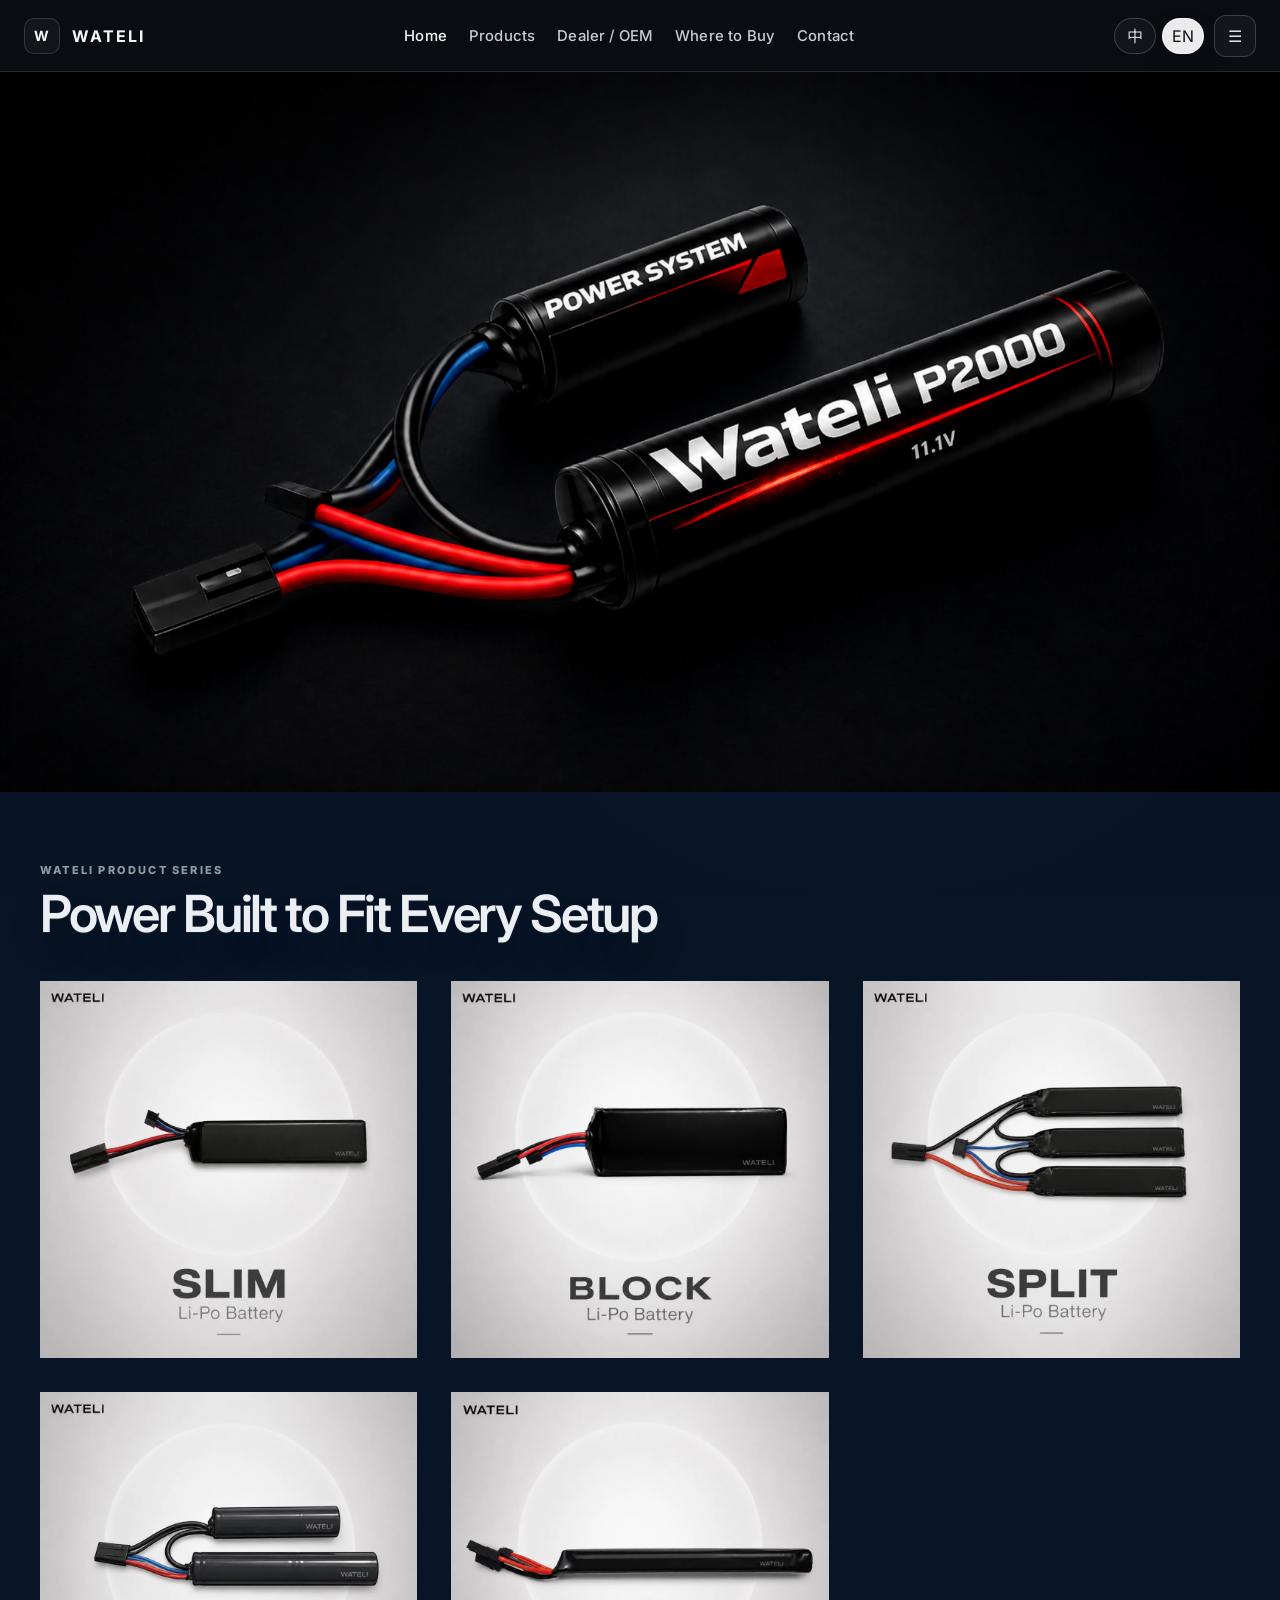
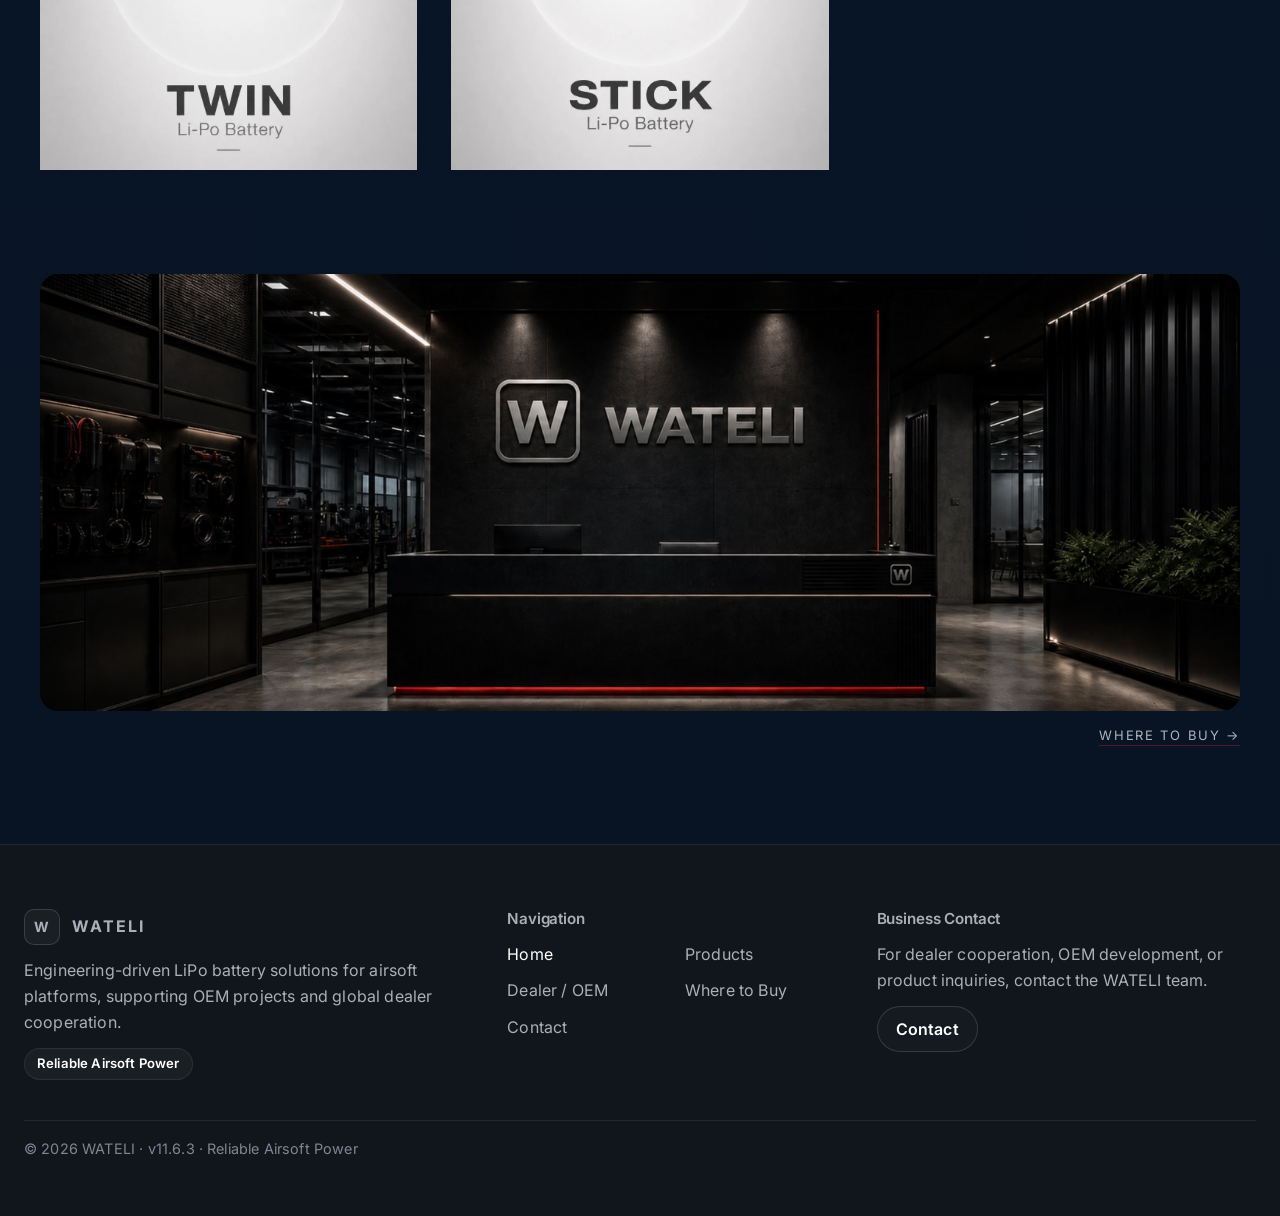
==== index.html @ eeb6404a "Update to R22J home mobile entry swipe stability" ====
<!DOCTYPE html>
<html lang="zh-Hant">
<head>
  <meta property="og:title" content="WATELI">
  <meta charset="UTF-8" />
  <meta name="viewport" content="width=device-width, initial-scale=1.0" />
  <title data-i18n-head="home_v110_title">WATELI｜可靠的 Airsoft 動力系統</title>
  <meta name="description" content="WATELI Airsoft LiPo 電池品牌，支援全球經銷合作與 OEM 專案。" data-i18n-attr="content:home_v110_meta_description" />
  <link rel="preconnect" href="https://fonts.googleapis.com">
  <link rel="preconnect" href="https://fonts.gstatic.com" crossorigin>
  <link rel="preload" as="style" href="https://fonts.googleapis.com/css2?family=Inter:wght@400;500;600;700;800&family=Noto+Sans+TC:wght@400;500;700;800&display=swap">
  <link rel="stylesheet" href="https://fonts.googleapis.com/css2?family=Inter:wght@400;500;600;700;800&family=Noto+Sans+TC:wght@400;500;700;800&display=swap" media="print" onload="this.media='all'">
  <noscript><link rel="stylesheet" href="https://fonts.googleapis.com/css2?family=Inter:wght@400;500;600;700;800&family=Noto+Sans+TC:wght@400;500;700;800&display=swap"></noscript>
  <link rel="stylesheet" href="assets/css/core/tokens.css" />
  <link rel="stylesheet" href="assets/css/core/base.css" />
  <link rel="stylesheet" href="assets/css/core/layout.css" />
  <link rel="stylesheet" href="assets/css/components/buttons.css" />
  <link rel="stylesheet" href="assets/css/components/sections.css" />
  <link rel="stylesheet" href="assets/css/components/cta-system.css" />
  <link rel="stylesheet" href="assets/css/pages/home-v2.css" />
</head>

<body class="page-template page-template--home-v2" data-page="home">
  <div id="site-header"></div>

  <main class="home-v2">
    <section class="home-hero home-desktop-hero" aria-label="WATELI Desktop Hero Carousel" data-i18n-attr="aria-label:home_v110_desktop_hero_aria">
      <picture class="home-hero__slide is-active home-hero__slide--brand">
        <img src="assets/images/content/home/hero-desktop-slide-01.jpg" alt="">
      </picture>
      <picture class="home-hero__slide home-hero__slide--product">
        <img src="assets/images/content/home/hero-desktop-slide-02.png" alt="">
      </picture>
    </section>

    <section class="home-mobile-hero" aria-label="WATELI 手機首頁主視覺" data-i18n-attr="aria-label:home_v110_mobile_hero_aria">
      <picture>
        <img src="assets/images/content/home/hero-mobile-main.png" alt="WATELI Engineering Center 手機首頁主視覺" data-i18n-attr="alt:home_v110_mobile_hero_alt">
      </picture>
    </section>

    <section class="home-product-series" aria-labelledby="home-product-series-title">
      <div class="home-product-series__container">
        <div class="home-product-series__header">
          <p class="home-product-series__eyebrow" data-i18n="home_v110_series_eyebrow">WATELI 產品系列</p>
          <h2 class="home-product-series__title" id="home-product-series-title" data-i18n="home_v110_series_title">為不同配置而生的動力選擇</h2>
        </div>

        <div class="home-product-series__grid" aria-label="WATELI 產品系列入口" data-i18n-attr="aria-label:home_v110_series_grid_aria">
          <a class="home-product-series__card" href="products-slim.html" aria-label="SLIM Li-Po 電池產品系列" data-i18n-attr="aria-label:home_v110_series_slim_aria">
            <div class="home-product-series__image-wrap"><img class="home-product-series__image" src="assets/images/products/entry-optimized/entry-slim-1024.webp" alt="SLIM Li-Po 電池" data-i18n-attr="alt:home_v110_series_slim_img_alt"></div>
          </a>
          <a class="home-product-series__card" href="products-block.html" aria-label="BLOCK Li-Po 電池產品系列" data-i18n-attr="aria-label:home_v110_series_block_aria">
            <div class="home-product-series__image-wrap"><img class="home-product-series__image" src="assets/images/products/entry-optimized/entry-block-1024.webp" alt="BLOCK Li-Po 電池" data-i18n-attr="alt:home_v110_series_block_img_alt"></div>
          </a>
          <a class="home-product-series__card" href="products-split.html" aria-label="SPLIT Li-Po 電池產品系列" data-i18n-attr="aria-label:home_v110_series_split_aria">
            <div class="home-product-series__image-wrap"><img class="home-product-series__image" src="assets/images/products/entry-optimized/entry-split-1024.webp" alt="SPLIT Li-Po 電池" data-i18n-attr="alt:home_v110_series_split_img_alt"></div>
          </a>
          <a class="home-product-series__card" href="products-twin.html" aria-label="TWIN Li-Po 電池產品系列" data-i18n-attr="aria-label:home_v110_series_twin_aria">
            <div class="home-product-series__image-wrap"><img class="home-product-series__image" src="assets/images/products/entry-optimized/entry-twin-1024.webp" alt="TWIN Li-Po 電池" data-i18n-attr="alt:home_v110_series_twin_img_alt"></div>
          </a>
          <a class="home-product-series__card" href="products-stick.html" aria-label="STICK Li-Po 電池產品系列" data-i18n-attr="aria-label:home_v110_series_stick_aria">
            <div class="home-product-series__image-wrap"><img class="home-product-series__image" src="assets/images/products/entry-optimized/entry-stick-1024.webp" alt="STICK Li-Po 電池" data-i18n-attr="alt:home_v110_series_stick_img_alt"></div>
          </a>
        </div>
      </div>
    </section>

    <section class="home-where-to-buy" aria-label="哪裡購買" data-i18n-attr="aria-label:home_v110_w2b_section_aria">
      <div class="home-where-to-buy__container">
        <a class="home-where-to-buy__image-link" href="where-to-buy.html" aria-label="哪裡購買" data-i18n-attr="aria-label:home_v110_w2b_link_aria">
          <img class="home-where-to-buy__image" src="assets/images/content/home/where-to-buy-home.jpg" alt="WATELI 哪裡購買官方接待入口" data-i18n-attr="alt:home_v110_w2b_image_alt">
        </a>
        <div class="home-where-to-buy__caption">
          <a href="where-to-buy.html" aria-label="哪裡購買" data-i18n="home_v110_w2b_caption" data-i18n-attr="aria-label:home_v110_w2b_link_aria">哪裡購買 →</a>
        </div>
      </div>
    </section>
  </main>

  <div id="site-footer"></div>
  <script defer src="assets/data/i18n/translations.js"></script>
  <script defer src="assets/js/core/utils.js"></script>
  <script defer src="assets/js/core/site-layout.js"></script>
  <script defer src="assets/js/core/i18n.js"></script>
  <script defer src="assets/js/core/mobile-menu.js"></script>
  <script defer src="assets/js/components/slider.js"></script>
  <script defer src="assets/js/pages/home.js"></script>

  <script>
    (function () {
      var mq = window.matchMedia('(min-width: 769px)');
      var hero = document.querySelector('.home-desktop-hero');
      if (!hero) return;
      var slides = Array.prototype.slice.call(hero.querySelectorAll('.home-hero__slide'));
      if (slides.length < 2) return;
      var i = 0;

      function show(index) {
        slides.forEach(function (slide, n) {
          slide.classList.toggle('is-active', n === index);
        });
      }

      show(0);

      setInterval(function () {
        if (!mq.matches) {
          show(0);
          i = 0;
          return;
        }
        i = (i + 1) % slides.length;
        show(i);
      }, 4500);
    })();
  </script>
</body>
</html>
---- assets/css/core/tokens.css ----
:root {
  --site-bg-main: #0B0F14;
  --site-bg-section: #11161C;
  --site-bg-card: #151B22;
  --site-bg-card-strong: #1A212A;
  --site-text-main: #FFFFFF;
  --site-text-secondary: #A8B0BA;
  --site-text-muted: #7D8794;
  --site-border: rgba(255,255,255,0.08);
  --site-brand: #E11D2E;
  --site-brand-hover: #B91624;
  --bg-dark: #0f1217;
  --bg-dark-soft: #171c23;
  --bg-light: #f5f6f8;
  --bg-soft: #eceff3;
  --surface: #ffffff;
  --surface-soft: #f8fafc;
  --surface-strong: #ffffff;
  --line: #dde3ea;
  --line-strong: #c8d1db;
  --text: #12161c;
  --text-strong: #0d1117;
  --muted: #5d6876;
  --muted-2: #7d8794;
  --text-muted: #5d6876;
  --text-on-dark: #f5f7fa;
  --muted-on-dark: rgba(245,247,250,.72);
  --brand: var(--site-brand);
  --brand-2: var(--site-brand-hover);
  --accent: var(--site-brand);
  --accent-contrast: #ffffff;
  --success: #1b8f5f;
  --radius-sm: 12px;
  --radius-md: 18px;
  --radius-lg: 28px;
  --shadow-sm: 0 8px 24px rgba(15, 18, 23, 0.06);
  --shadow-md: 0 18px 40px rgba(15, 18, 23, 0.09);
  --shadow-lg: 0 28px 70px rgba(15, 18, 23, 0.12);
  --container: 1240px;
  --header-h: 72px;
  --space-section: 84px;
}
---- assets/css/core/base.css ----
* { box-sizing: border-box; }
html { scroll-behavior: smooth; }
body {
  margin: 0;
  font-family: "Inter", "Noto Sans TC", sans-serif;
  color: var(--text);
  line-height: 1.65;
  letter-spacing: .01em;
  background: var(--bg-light);
}
img { max-width: 100%; display: block; }
a { color: inherit; text-decoration: none; }
button, input, select, textarea { font: inherit; }
h1,h2,h3,p,ul,ol { margin: 0; }
h1 {
  font-size: clamp(2rem, 3.6vw, 3.2rem);
  line-height: 1.04;
  letter-spacing: -.03em;
  font-weight: 600;
}
h2 {
  font-size: clamp(1.6rem, 2.4vw, 2.3rem);
  line-height: 1.1;
  letter-spacing: -.02em;
  font-weight: 600;
}
h3 {
  font-size: 1.05rem;
  line-height: 1.35;
  letter-spacing: -.01em;
  font-weight: 600;
}
small { font-size: .78rem; }
body.menu-open { overflow: hidden; }
---- assets/css/core/layout.css ----
.container {
  width: min(calc(100% - 48px), var(--container));
  margin: 0 auto;
}
.section { padding: var(--space-section) 0; }
.section--soft { background: transparent; }
.section-head { max-width: 680px; margin-bottom: 28px; }
.lead,
.page-copy { color: var(--muted); font-size: .98rem; line-height: 1.7; max-width: 58ch; }
.panel {
  border: 1px solid var(--line);
  border-radius: var(--radius-lg);
  background: var(--surface);
  box-shadow: var(--shadow-sm);
}
body.menu-open { overflow: hidden; }

.site-header {
  position: sticky;
  top: 0;
  z-index: 80;
  height: var(--header-h);
  background: rgba(15,18,23,.88);
  backdrop-filter: blur(12px);
  border-bottom: 1px solid rgba(255,255,255,.08);
}
.site-header__inner {
  min-height: var(--header-h);
  display: grid;
  grid-template-columns: auto 1fr auto;
  align-items: center;
  gap: 20px;
}
.site-logo { justify-self: start; color: var(--text-on-dark); }
.site-nav--desktop {
  display:flex;
  align-items:center;
  justify-self:center;
  gap: 22px;
}
.site-nav--desktop a {
  color: rgba(245,247,250,.72);
  font-size: .93rem;
  font-weight: 500;
  transition: color .18s ease, opacity .18s ease;
}
.site-nav--desktop a:hover,
.site-nav--desktop a.is-active {
  color: var(--text-on-dark);
}
.site-header__actions {
  display:flex;
  align-items:center;
  justify-self:end;
  gap: 10px;
}
.menu-toggle { display:none; }

.site-footer {
  padding: 32px 0 56px;
  color: var(--site-text-secondary);
  background: var(--site-bg-section);
  border-top: 1px solid var(--site-border);
}
.site-footer__panel {
  display:grid;
  grid-template-columns: minmax(0,1.2fr) minmax(220px,.9fr) minmax(0,1fr);
  gap: 28px;
  padding: 32px 0;
}
.site-footer__brand,
.site-footer__nav-block,
.site-footer__contact {
  display:grid;
  align-content:start;
  gap: 12px;
}
.site-footer__logo { justify-self:start; }
.site-footer__desc,
.site-footer__contact p { color: var(--site-text-secondary); max-width: 42ch; }
.site-footer__tag {
  display:inline-flex;
  align-items:center;
  width:max-content;
  min-height:32px;
  padding: 0 12px;
  border-radius: 999px;
  border: 1px solid var(--site-border);
  background: rgba(255,255,255,.04);
  color: var(--site-text-main);
  font-size: .82rem;
  font-weight: 600;
}
.site-footer__nav-block h3,
.site-footer__contact h3 { font-size: .95rem; }
.site-footer__nav {
  display:grid;
  grid-template-columns: repeat(2, minmax(0, 1fr));
  gap: 10px 14px;
}
.site-footer__nav a {
  color: var(--site-text-secondary);
  transition: color .18s ease;
}
.site-footer__nav a:hover,
.site-footer__nav a.is-active { color: var(--site-text-main); }
.site-footer__btn { width:max-content; }
.site-footer__bottom { margin-top: 8px; }
.site-footer__line { height:1px; background: var(--site-border); margin-bottom: 16px; }
.site-footer__copyright { color: var(--site-text-muted); font-size: .9rem; }

.site-mobile {
  position: fixed;
  inset: 0;
  z-index: 90;
  pointer-events: none;
}
.site-mobile.is-open { pointer-events: auto; }
.site-mobile__backdrop {
  position:absolute;
  inset:0;
  background: rgba(15,18,23,.56);
  opacity:0;
  transition: opacity .22s ease;
}
.site-mobile.is-open .site-mobile__backdrop { opacity:1; }
.site-mobile__panel {
  position:absolute;
  top:0; right:0;
  width:min(88vw, 360px);
  height:100%;
  background: #151922;
  color: var(--text-on-dark);
  transform: translateX(100%);
  transition: transform .22s ease;
  border-left: 1px solid rgba(255,255,255,.08);
  padding: 22px;
  display:grid;
  align-content:start;
  gap: 18px;
}
.site-mobile.is-open .site-mobile__panel { transform: translateX(0); }
.site-mobile__top { display:flex; align-items:center; justify-content:space-between; gap:10px; }
.site-mobile__nav { display:grid; gap: 0; }
.site-mobile__nav a {
  color: rgba(245,247,250,.8);
  padding: 16px 0;
  border-bottom: 1px solid rgba(255,255,255,.08);
}
.site-mobile__nav a.is-active { color: var(--text-on-dark); }

.page-placeholder { padding: 48px; display:grid; gap:14px; }

@media (max-width: 1023px) {
  :root { --header-h: 68px; --space-section: 72px; }
  .site-nav--desktop, .site-header .desktop-only { display:none !important; }
  .menu-toggle { display: inline-grid; }
  .site-footer__panel { grid-template-columns: 1fr; gap: 22px; }
}
@media (max-width: 700px) {
  .site-footer__nav { grid-template-columns: 1fr; }
}
@media (max-width: 560px) {
  .container { width: min(calc(100% - 24px), var(--container)); }
  h1 { font-size: 2rem; }
  h2 { font-size: 1.6rem; }
  .lead, .page-copy { font-size: .94rem; }
  .site-footer__btn { width: 100%; }
}

#site-footer { display:block; }
.site-footer { display:block; position:relative; z-index:1; }
---- assets/css/components/buttons.css ----
.brand {
  display:inline-flex;
  align-items:center;
  gap:12px;
  font-weight:700;
  letter-spacing:.12em;
  text-transform:uppercase;
}
.brand-mark {
  width:36px;
  height:36px;
  border-radius:10px;
  border:1px solid rgba(255,255,255,.14);
  display:grid;
  place-items:center;
  background: rgba(255,255,255,.04);
}
.brand-mark span { color: currentColor; font-size: .88rem; }
.btn {
  display:inline-flex;
  align-items:center;
  justify-content:center;
  gap:10px;
  min-height:46px;
  padding:0 18px;
  border-radius:999px;
  border:1px solid transparent;
  font-weight:600;
  cursor:pointer;
  transition: background-color .18s ease, color .18s ease, border-color .18s ease, transform .18s ease;
  white-space:nowrap;
}
.btn:hover { transform: translateY(-1px); }
.btn-primary {
  background: var(--site-brand);
  color: var(--accent-contrast);
  border-color: transparent;
  box-shadow: 0 10px 28px rgba(225, 29, 46, 0.22);
}
.btn-primary:hover { background: var(--site-brand-hover); }
.btn-secondary {
  border-color: rgba(255,255,255,.14);
  background: rgba(255,255,255,.02);
  color: var(--site-text-main);
}
.btn-secondary:hover {
  border-color: rgba(255,255,255,.24);
  color: var(--site-text-main);
  background: rgba(255,255,255,.05);
}
.icon-btn {
  width:42px;
  height:42px;
  display:inline-grid;
  place-items:center;
  border-radius:12px;
  border:1px solid rgba(255,255,255,.12);
  background: rgba(255,255,255,.04);
  color: inherit;
  cursor:pointer;
}
.eyebrow {
  display:inline-flex;
  align-items:center;
  gap:10px;
  margin-bottom:12px;
  color: var(--muted);
  font-size:.78rem;
  font-weight:600;
  letter-spacing:.16em;
  text-transform:uppercase;
}
.eyebrow::before {
  content:"";
  width:24px;
  height:1px;
  background: currentColor;
  opacity: .45;
}
.feature-grid { display:grid; gap:20px; }
.feature-grid--4 { grid-template-columns: repeat(4, minmax(0,1fr)); }
.feature-grid--2 { grid-template-columns: repeat(2, minmax(0,1fr)); }
.feature-card { padding: 24px; }
.feature-card p { color: var(--muted); margin-top: 10px; }
.lang-switch { display:flex; align-items:center; gap:6px; }
.lang-switch--header { flex-shrink: 0; }
.lang-switch button {
  min-width:42px;
  height:36px;
  border-radius:999px;
  border:1px solid rgba(255,255,255,.12);
  background: transparent;
  color: rgba(245,247,250,.72);
  cursor:pointer;
}
.lang-switch button.is-active {
  color: var(--text-on-dark);
  background: rgba(255,255,255,.08);
  border-color: rgba(255,255,255,.18);
}
@media (max-width: 1100px) { .feature-grid--4 { grid-template-columns: repeat(2, minmax(0,1fr)); } }
@media (max-width: 700px) {
  .feature-grid--2, .feature-grid--4 { grid-template-columns: 1fr; }
  .feature-card { padding:18px; }
}
@media (max-width: 560px) {
  .brand { gap: 10px; letter-spacing: .1em; }
  .brand-mark { width: 34px; height: 34px; border-radius: 10px; }
  .lang-switch button { min-width: 38px; height: 34px; }
}


/* v17.7.1 visual clarity */
.site-header {
  background: rgba(12,16,22,.78);
  border-bottom: 1px solid rgba(255,255,255,.10);
}
.site-nav--desktop a {
  color: rgba(245,247,250,.82);
}
.site-header .btn-secondary,
.site-header .btn-primary {
  min-height: 40px;
  padding: 0 16px;
}
.site-header .btn-secondary {
  border-color: rgba(255,255,255,.20);
  background: rgba(255,255,255,.08);
  color: var(--text-on-dark);
}
.site-header .btn-secondary:hover {
  border-color: rgba(255,255,255,.34);
  background: rgba(255,255,255,.14);
  color: var(--text-on-dark);
}
.lang-switch button {
  border-color: rgba(255,255,255,.18);
  background: rgba(255,255,255,.04);
  color: rgba(245,247,250,.84);
}
.lang-switch button:hover {
  border-color: rgba(255,255,255,.32);
  background: rgba(255,255,255,.12);
  color: var(--text-on-dark);
}
.lang-switch button.is-active {
  color: #0d1117;
  background: rgba(255,255,255,.92);
  border-color: rgba(255,255,255,.92);
  box-shadow: 0 10px 24px rgba(0,0,0,.12);
}
---- assets/css/components/sections.css ----
.page-template {
  word-break: break-word;
}

.template-stack,
.page-shell {
  display: grid;
  gap: 28px;
}

.module-hero,
.page-hero {
  padding: 34px;
}

.module-kicker,
.page-hero__kicker,
.mini-eyebrow {
  color: var(--brand);
  font-weight: 700;
  letter-spacing: .18em;
  text-transform: uppercase;
  font-size: .82rem;
}

.mini-eyebrow {
  margin-bottom: 12px;
  font-size: .78rem;
  font-weight: 800;
  letter-spacing: .16em;
}

.module-copy,
.page-hero__lead,
.page-copy,
.info-card p,
.download-card p,
.timeline-card p,
.region-card p,
.value-card p,
.contact-list li,
.sku-table td,
.dealer-mini-list span {
  color: var(--muted);
}

.module-grid,
.page-grid,
.download-grid,
.region-grid,
.contact-grid {
  display: grid;
  grid-template-columns: repeat(2, minmax(0, 1fr));
  gap: 20px;
}

.module-card,
.info-card,
.timeline-card,
.region-card,
.download-card,
.contact-card,
.sku-card,
.cta-panel {
  padding: 24px;
}

.info-card h3,
.timeline-card h3,
.region-card h3,
.download-card h3,
.contact-card h3,
.sku-card h3,
.value-card h3 {
  margin-bottom: 10px;
}

.module-list,
.bullet-list,
.contact-list,
.mini-list {
  display: grid;
  gap: 10px;
  padding-left: 20px;
}

.bullet-list li::marker,
.contact-list li::marker {
  color: var(--brand);
}

.module-tags,
.tag-row {
  display: flex;
  flex-wrap: wrap;
  gap: 10px;
}

.tag {
  display: inline-flex;
  align-items: center;
  min-height: 36px;
  padding: 0 14px;
  border-radius: 999px;
  border: 1px solid rgba(255,255,255,.08);
  background: rgba(255,255,255,.03);
  color: var(--text);
  font-size: .88rem;
  font-weight: 700;
}

.sku-table-wrap {
  overflow: auto;
}

.sku-table {
  width: 100%;
  min-width: 720px;
  border-collapse: collapse;
}

.sku-table th,
.sku-table td {
  text-align: left;
  padding: 14px 12px;
  border-bottom: 1px solid rgba(255,255,255,.06);
}

.sku-table th {
  color: var(--text);
  font-size: .92rem;
}

.download-card__meta {
  display: flex;
  flex-wrap: wrap;
  gap: 10px;
  margin: 16px 0 20px;
}

.inline-link {
  color: var(--brand);
  font-weight: 700;
}

.module-cta,
.cta-panel {
  display: grid;
  grid-template-columns: 1.2fr .8fr;
  gap: 20px;
  align-items: center;
}

.cta-panel__actions {
  display: flex;
  flex-wrap: wrap;
  justify-content: flex-end;
  gap: 12px;
}

.section-head--compact {
  margin-bottom: 18px;
}

.section-head--compact .eyebrow {
  margin-bottom: 10px;
}

.module-card-grid {
  display: grid;
  gap: 20px;
  align-items: stretch;
}

.module-card-grid--3 {
  grid-template-columns: repeat(3, minmax(0, 1fr));
}

.module-card-grid--4 {
  grid-template-columns: repeat(4, minmax(0, 1fr));
}

.module-card-fill {
  min-height: 100%;
}

.module-card-stack {
  display: grid;
  gap: 12px;
}

.module-card-stack > .module-card-actions,
.module-card-stack > .download-card__actions,
.module-card-stack > .product-card__actions,
.module-card-stack > .support-card__actions {
  margin-top: auto;
}

@media (max-width: 900px) {
  .module-grid,
  .page-grid,
  .download-grid,
  .region-grid,
  .contact-grid,
  .cta-panel,
  .module-cta,
  .module-card-grid--3,
  .module-card-grid--4 {
    grid-template-columns: 1fr;
  }

  .module-hero,
  .page-hero,
  .module-card,
  .info-card,
  .timeline-card,
  .region-card,
  .download-card,
  .contact-card,
  .sku-card,
  .cta-panel {
    padding: 22px;
  }
}

@media (max-width: 560px) {
  .module-hero,
  .page-hero,
  .module-card,
  .info-card,
  .timeline-card,
  .region-card,
  .download-card,
  .contact-card,
  .sku-card,
  .cta-panel {
    padding: 18px;
  }

  .cta-panel__actions .btn {
    width: 100%;
  }
}


/* v6.1 module rule lock */
.section-block {
  display: grid;
  gap: 20px;
}

.module-section-head,
.section-head {
  display: grid;
  gap: 12px;
}

.module-section-head > * {
  margin: 0;
}

.content-block,
.page-copy,
.page-hero__lead {
  max-width: 65ch;
}

.module-hero,
.page-hero {
  display: grid;
  gap: 18px;
  overflow: hidden;
}

.module-card {
  display: grid;
  gap: 14px;
  align-content: start;
  min-height: 100%;
}

.module-card-fill {
  min-height: 100%;
}

.module-card-body {
  display: grid;
  gap: 12px;
  align-content: start;
}

.module-card-actions,
.module-actions {
  display: flex;
  flex-wrap: wrap;
  gap: 12px;
  margin-top: auto;
}

.module-panel-subtle,
.panel-subtle {
  box-shadow: inset 0 1px 0 rgba(255,255,255,.03);
}

.module-surface-strong {
  background: linear-gradient(180deg, rgba(255,255,255,.05), rgba(255,255,255,.02));
}

.module-flow-list {
  display: grid;
  gap: 12px;
}

.module-grid > *,
.page-grid > *,
.download-grid > *,
.region-grid > *,
.contact-grid > *,
.module-card-grid > * {
  min-width: 0;
}

.page-template .btn,
.page-template .cta-link {
  word-break: normal;
}

@media (max-width: 560px) {
  .module-actions,
  .module-card-actions,
  .cta-panel__actions {
    justify-content: stretch;
  }

  .module-actions .btn,
  .module-card-actions .btn,
  .cta-panel__actions .btn {
    width: 100%;
  }
}


/* v6.2 hero convergence */
.page-hero__grid {
  display: grid;
  grid-template-columns: 1.05fr .95fr;
  gap: 44px;
  align-items: center;
}

.page-hero__content {
  display: grid;
  align-content: start;
}

.page-hero__title {
  display: grid;
  gap: 10px;
  margin-bottom: 22px;
}

.page-hero__title-accent {
  color: var(--brand);
  display: block;
}

.page-hero__lead {
  margin-bottom: 28px;
  font-size: 1.08rem;
}

.page-hero__actions {
  margin-bottom: 30px;
}

.page-hero__stats {
  display: grid;
  grid-template-columns: repeat(3, minmax(0, 1fr));
  gap: 14px;
}

.page-hero__media {
  min-height: 620px;
  display: flex;
  align-items: center;
  justify-content: center;
}

@media (max-width: 1100px) {
  .page-hero__grid {
    grid-template-columns: 1fr;
  }

  .page-hero__stats {
    grid-template-columns: repeat(3, minmax(0, 1fr));
  }
}

@media (max-width: 860px) {
  .page-hero__grid,
  .page-hero__stats {
    grid-template-columns: 1fr;
  }

  .page-hero__media {
    min-height: 500px;
  }
}

@media (max-width: 560px) {
  .page-hero__lead {
    font-size: .98rem;
  }
}


/* v7.0 product template */
.spec-sheet {
  padding: 24px;
  display: grid;
  gap: 18px;
}

.spec-sheet__table {
  display: grid;
}

.spec-sheet__row {
  display: grid;
  grid-template-columns: minmax(180px, .65fr) minmax(0, 1fr);
  gap: 18px;
  padding: 16px 0;
  border-bottom: 1px solid rgba(255,255,255,.06);
}

.spec-sheet__row:first-child {
  padding-top: 0;
}

.spec-sheet__row:last-child {
  border-bottom: 0;
  padding-bottom: 0;
}

.spec-sheet__label {
  color: var(--muted);
  font-weight: 700;
}

.spec-sheet__value {
  color: var(--text);
  font-weight: 600;
}

.spec-sheet__note {
  color: var(--muted);
  margin: 0;
}

@media (max-width: 700px) {
  .spec-sheet,
  .product-intro {
    padding: 18px;
  }

  .spec-sheet__row {
    grid-template-columns: 1fr;
    gap: 8px;
  }
}

/* v10.7.4 mobile nav overlay fix */
@media (max-width: 860px){
  .mobile-nav,
  .nav-drawer,
  .menu-overlay{
    position: fixed !important;
    inset: 0;
    z-index: 9999 !important;
    background: rgba(6,10,18,0.96) !important;
    backdrop-filter: blur(6px);
  }

  body.menu-open,
  body.nav-open{
    overflow: hidden;
  }

  .page-hero--brand{
    z-index: 1 !important;
  }
}
---- assets/css/components/cta-system.css ----
/* v4.7 CTA System
   Purpose: provide a reusable CTA layer without changing the legacy .btn system.
   Rule: new pages should prefer .cta-* classes; legacy pages can adopt them incrementally.
   Scope: v4.7.1 restricts CTA system rendering to the Contact page to avoid cross-page leakage.
*/

[data-page="contact"] .cta-primary {
  display: inline-flex;
  align-items: center;
  justify-content: center;
  gap: 10px;
  min-height: 48px;
  width: auto;
  max-width: 100%;
  padding: 0 20px;
  border-radius: 999px;
  border: 1px solid transparent;
  font-weight: 700;
  text-decoration: none;
  white-space: nowrap;
  cursor: pointer;
  transition: transform .2s ease, box-shadow .2s ease, filter .2s ease, color .2s ease, border-color .2s ease;
}

[data-page="contact"] .cta-primary:hover {
  transform: translateY(-20px);
}

[data-page="contact"] .cta-link {
  display: inline-flex;
  align-items: center;
  gap: 10px;
  min-height: auto;
  min-width: 0;
  width: auto;
  max-width: 100%;
  padding: 0;
  border: 0;
  border-radius: 0;
  background: transparent;
  box-shadow: none;
  color: var(--text);
  font-weight: 700;
  text-decoration: none;
  transition: color .2s ease;
}

[data-page="contact"] .cta-link::after {
  content: "→";
  font-size: .95rem;
  opacity: .8;
  transition: transform .2s ease, opacity .2s ease;
}

[data-page="contact"] .cta-link:hover {
  color: var(--brand);
}

[data-page="contact"] .cta-link:hover::after {
  transform: translateX(10%);
  opacity: 1;
}

[data-page="contact"] .cta-muted {
  color: var(--muted);
}

/* v10.7.4 mobile nav overlay fix */
@media (max-width: 860px){
  .mobile-nav,
  .nav-drawer,
  .menu-overlay{
    position: fixed !important;
    inset: 0;
    z-index: 9999 !important;
    background: rgba(6,10,18,0.96) !important;
    backdrop-filter: blur(6px);
  }

  body.menu-open,
  body.nav-open{
    overflow: hidden;
  }

  .page-hero--brand{
    z-index: 1 !important;
  }
}
---- assets/css/pages/home-v2.css ----
/* WATELI HOME v2.0.0 R1 - production homepage CSS
   Based on accepted R14B. Clean replacement for old index homepage.
   Does not depend on old home.css.
*/

/* WATELI HOME v2 v1.1.0 R14 - FINAL CLEAN CANDIDATE
   Clean final homepage candidate based on accepted R13B/R12B state.
   One page-scoped CSS file for final homepage homepage verification.
   Does not load home.css, to avoid header interference.
*/

/* ===== From home-v2.css ===== */
/* HOME v2 HERO REAL R1
   Uses real brand image + real product image.
   No placeholder. No overlay text. No buttons.
*/
.page-template--home-v2 {
  background: #000;
}

.home-v2 {
  background: #000;
}

.home-hero {
  position: relative;
  width: 100%;
  height: 100vh;
  min-height: 720px;
  overflow: hidden;
  background: #000;
}

.home-hero__slide {
  position: absolute;
  inset: 0;
  width: 100%;
  height: 100%;
  opacity: 0;
  transition: opacity 900ms ease;
}

.home-hero__slide.is-active {
  opacity: 1;
}

@media (max-width: 768px) {
  .home-hero {
    min-height: 100dvh;
  }
}

/* HOME v2 PRODUCT FRAME R2 BASE CORRECT
   Base: WATELI-HOME-SANDBOX-PRODUCT-FRAME-R1.
   Goal: keep R1 product-frame structure, align with original homepage dark background system.
   Scope: homepage classes only. No body/a/button/:root/template color overrides.
*/
.home-v2 {
  background:
    radial-gradient(circle at 68% 12%, rgba(39, 88, 168, 0.16) 0%, rgba(39, 88, 168, 0) 24%),
    linear-gradient(180deg, #07111f 0%, #081527 42%, #081423 100%);
  color: var(--site-text-main);
}

.home-product-series {
  background: transparent;
  color: var(--site-text-main);
  padding: 56px 0 96px;
}

.home-product-series__container { width: min(100% - 48px, 1200px); margin: 0 auto; }
.home-product-series__header { max-width: 720px; margin: 0 0 32px; }
.home-product-series__eyebrow { margin: 0 0 10px; font-size: 12px; line-height: 1.2; font-weight: 700; letter-spacing: 0.16em; text-transform: uppercase; color: var(--site-text-muted); }
.home-product-series__title { margin: 0; font-size: clamp(32px, 4vw, 52px); line-height: 1.05; letter-spacing: -0.04em; color: var(--site-text-main); }
.home-product-series__lead { margin: 18px 0 0; max-width: 620px; font-size: 16px; line-height: 1.7; color: var(--site-text-secondary); }
.home-product-series__grid { display: grid; grid-template-columns: repeat(3, minmax(0, 1fr)); gap: 24px; }
.home-product-series__card { display: block; min-width: 0; background: transparent; border: 0; border-radius: 0; overflow: visible; text-decoration: none; cursor: pointer; transition: opacity 180ms ease; }
.home-product-series__image-wrap { display: flex; align-items: center; justify-content: center; aspect-ratio: 1 / 1; padding: 0; background: transparent; overflow: visible; }
.home-product-series__image { display: block; width: 100%; height: auto; }
.home-product-series__body { padding: 20px 22px 22px; border-top: 1px solid rgba(255,255,255,0.08); background: transparent; }
.home-product-series__card-title { margin: 0; font-size: 20px; line-height: 1.25; letter-spacing: -0.02em; color: var(--site-text-main); }
.home-product-series__meta { margin: 8px 0 0; font-size: 14px; line-height: 1.5; color: var(--site-text-secondary); }
@media (max-width: 900px) { .home-product-series__grid { grid-template-columns: repeat(2, minmax(0, 1fr)); } }
@media (max-width: 640px) { .home-product-series { padding: 40px 0 72px; } .home-product-series__container { width: min(100% - 32px, 1200px); } .home-product-series__grid { grid-template-columns: 1fr; gap: 18px; } }

/* HOME v2 W2B R4 MODULE
   Base: WATELI-HOME-SANDBOX-PRODUCT-FRAME-R2-BASE-CORRECT.
   Goal: test image-level de-emphasized Where to Buy module.
   Scope: homepage classes only. No background/button/token/global overrides.
*/
.home-where-to-buy {
  padding: 0 0 96px;
  background: transparent;
}

.home-where-to-buy__container {
  width: min(100% - 48px, 1200px);
  margin: 0 auto;
}

.home-where-to-buy__image {
  display: block;
  width: 100%;
  height: auto;
  border-radius: 18px;
}

@media (max-width: 640px) {
  .home-where-to-buy {
    padding: 0 0 72px;
  }
  .home-where-to-buy__container {
    width: min(100% - 32px, 1200px);
  }
  .home-where-to-buy__image {
    border-radius: 14px;
  }
}

/* PRODUCT ENTRY R7: interaction-only refinement
   Scope: product entry anchors only.
   No image crop/mask/radius/color/background/layout changes.
*/
.home-product-series__card {
  cursor: pointer;
  transition: transform 180ms ease;
}

.home-product-series__image {
  transition: filter 180ms ease;
}

.home-product-series__card:hover {
  transform: translateY(-2px);
}

.home-product-series__card:hover .home-product-series__image {
  filter: brightness(1.06);
}

.home-product-series__card:focus-visible {
  outline: 2px solid rgba(255,255,255,0.55);
  outline-offset: 4px;
}

/* PRODUCT ENTRY R8: spacing-only refinement
   Scope: product entry layout rhythm only.
   No image crop/radius/filter/background/color/button/W2B/HERO changes.
*/
.home-product-series {
  padding-top: 72px;
  padding-bottom: 104px;
}

.home-product-series__container {
  width: min(100% - 64px, 1200px);
}

.home-product-series__header {
  margin-bottom: 40px;
}

.home-product-series__grid {
  gap: 34px;
}

@media (max-width: 900px) {
  .home-product-series__grid {
    gap: 28px;
  }
}

@media (max-width: 640px) {
  .home-product-series {
    padding-top: 56px;
    padding-bottom: 84px;
  }

  .home-product-series__container {
    width: min(100% - 40px, 1200px);
  }

  .home-product-series__header {
    margin-bottom: 30px;
  }

  .home-product-series__grid {
    gap: 22px;
  }
}

/* HOME v2 W2B R9: image-click entry
   Scope: W2B module only. No extra CTA text, no button-system override.
*/
.home-where-to-buy__image-link {
  display: block;
  cursor: pointer;
  text-decoration: none;
}

.home-where-to-buy__image-link .home-where-to-buy__image {
  transition: filter 180ms ease, transform 180ms ease;
}

.home-where-to-buy__image-link:hover .home-where-to-buy__image {
  filter: brightness(1.05);
  transform: translateY(-2px);
}

.home-where-to-buy__image-link:focus-visible {
  outline: 2px solid rgba(255,255,255,0.45);
  outline-offset: 4px;
}

/* HOME v2 W2B R10: minimal destination caption
   Scope: W2B module only. Image remains clickable. No button-system override.
*/
.home-where-to-buy__caption {
  text-align: right;
  margin-top: 10px;
}

.home-where-to-buy__caption a {
  font-size: 13px;
  letter-spacing: 0.08em;
  text-transform: uppercase;
  color: rgba(255,255,255,0.65);
  text-decoration: none;
  border-bottom: 1px solid rgba(255,255,255,0.25);
  padding-bottom: 2px;
  transition: opacity 180ms ease;
}

.home-where-to-buy__caption a:hover {
  opacity: 1;
}


/* HERO MOBILE R13: mobile HERO is source-led and non-cropped.
   Scope: HERO carousel only. No JS/product-entry/W2B/main-site changes.
   Rule: no cover-based cropping; mobile sources must be dedicated images. */
.home-hero__slide {
  display: flex;
  align-items: center;
  justify-content: center;
  background: #000;
}

.home-hero__slide > img {
  display: block;
  max-width: 100%;
  max-height: 100%;
  width: auto;
  height: auto;
}

@media (max-width: 768px) {
  .home-hero {
    min-height: 100dvh;
    height: 100dvh;
  }
}


/* ===== From home-homepage-v110-r12-content-final-clean.css ===== */
/* WATELI HOME v2 v1.1.0 R12 - CONTENT FINAL CLEAN
   Scope: final content-check homepage page only.
   Consolidates accepted rules from R10D/R10E/R11B into one page-scoped CSS file.
   Does not load home.css, to avoid header interference.
*/

/* Header stability: single shared header system with page-scoped stabilization. */
.page-template--home-v2 .site-header {
  background: rgba(12,16,22,.78);
  border-bottom: 1px solid rgba(255,255,255,.10);
  backdrop-filter: blur(12px);
}

.page-template--home-v2 .site-header__actions {
  background: transparent;
  border: 0;
  padding: 0;
  border-radius: 0;
  backdrop-filter: none;
}

.page-template--home-v2 .site-nav--desktop a {
  color: rgba(245,247,250,.82);
}

.page-template--home-v2 .site-nav--desktop a:hover,
.page-template--home-v2 .site-nav--desktop a.is-active {
  color: var(--text-on-dark);
}

.page-template--home-v2 .lang-switch button {
  border-color: rgba(255,255,255,.18);
  background: rgba(255,255,255,.04);
  color: rgba(245,247,250,.84);
}

.page-template--home-v2 .lang-switch button:hover {
  border-color: rgba(255,255,255,.32);
  background: rgba(255,255,255,.12);
  color: var(--text-on-dark);
}

.page-template--home-v2 .lang-switch button.is-active {
  color: #0d1117;
  background: rgba(255,255,255,.92);
  border-color: rgba(255,255,255,.92);
  box-shadow: 0 10px 24px rgba(0,0,0,.12);
}

.page-template--home-v2 .menu-toggle {
  border-color: rgba(255,255,255,.18);
  background: rgba(255,255,255,.04);
  color: rgba(245,247,250,.90);
}

.page-template--home-v2 .menu-toggle:hover {
  border-color: rgba(255,255,255,.32);
  background: rgba(255,255,255,.12);
  color: var(--text-on-dark);
}

/* Responsive HERO independence. */
.page-template--home-v2 .home-mobile-hero {
  display: none;
}

.page-template--home-v2 .home-desktop-hero {
  display: block;
}

.page-template--home-v2 .home-desktop-hero .home-hero__slide {
  display: flex;
  align-items: center;
  justify-content: center;
  background: #000;
}

.page-template--home-v2 .home-desktop-hero .home-hero__slide > img,
.page-template--home-v2 .home-desktop-hero .home-hero__slide > picture,
.page-template--home-v2 .home-desktop-hero .home-hero__slide > picture > img {
  display: block;
  width: auto;
  height: auto;
  max-width: 100%;
  max-height: 100%;
}

@media (max-width: 768px) {
  .page-template--home-v2 .home-desktop-hero {
    display: none;
  }

  .page-template--home-v2 .home-mobile-hero {
    display: block;
    width: 100%;
    background: #000;
    line-height: 0;
  }

  .page-template--home-v2 .home-mobile-hero picture,
  .page-template--home-v2 .home-mobile-hero img {
    display: block;
    width: 100%;
    height: auto;
    max-width: none;
    max-height: none;
  }
}

/* Product series typography. */
.page-template--home-v2 .home-product-series__eyebrow {
  color: rgba(232, 236, 241, .62);
  letter-spacing: .20em;
  font-size: 11px;
  font-weight: 800;
}

.page-template--home-v2 .home-product-series__title {
  color: rgba(244, 247, 250, .96);
  letter-spacing: -.045em;
  text-shadow: 0 1px 0 rgba(255,255,255,.08), 0 18px 34px rgba(0,0,0,.18);
}

.page-template--home-v2 .home-product-series__lead {
  margin-top: 14px;
  color: rgba(214, 221, 229, .72);
  font-size: clamp(15px, 1.45vw, 18px);
  letter-spacing: .02em;
  line-height: 1.75;
}

.page-template--home-v2 .home-where-to-buy__caption a {
  color: rgba(230,235,241,.74);
  letter-spacing: .13em;
  border-bottom-color: rgba(174, 34, 42, .42);
}

.page-template--home-v2 .home-where-to-buy__caption a:hover {
  color: rgba(255,255,255,.92);
  border-bottom-color: rgba(174, 34, 42, .78);
}

/* Mobile product-entry native horizontal swipe. */
@media (max-width: 640px) {
  .page-template--home-v2 .home-product-series__container {
    width: 100%;
  }

  .page-template--home-v2 .home-product-series__header {
    width: min(100% - 40px, 1200px);
    margin-left: auto;
    margin-right: auto;
  }

  .page-template--home-v2 .home-product-series__grid {
    display: grid;
    grid-template-columns: none;
    grid-auto-flow: column;
    grid-auto-columns: min(84vw, 340px);
    gap: 14px;
    overflow-x: auto;
    overflow-y: hidden;
    padding: 0 20px 6px;
    scroll-snap-type: x mandatory;
    scroll-padding-inline: 20px;
    -webkit-overflow-scrolling: touch;
    overscroll-behavior-x: contain;
    scrollbar-width: none;
    -ms-overflow-style: none;
  }

  .page-template--home-v2 .home-product-series__grid::-webkit-scrollbar {
    display: none;
  }

  .page-template--home-v2 .home-product-series__card {
    scroll-snap-align: start;
    scroll-snap-stop: always;
    width: 100%;
  }

  .page-template--home-v2 .home-product-series__image-wrap {
    width: 100%;
  }
}


/* ===== From home-homepage-v110-r12b-desktop-hero-height-fit-fix.css ===== */
/* R12B: Desktop HERO height / 16:9 fit fix
   Scope: R12B test page desktop HERO only.
   Goal: remove remaining black gap caused by 100vh container vs 16:9 assets.
   No object-fit: cover, no crop, no image filter/mask.
*/

@media (min-width: 769px) {
  .page-template--home-v2 .home-desktop-hero {
    height: auto;
    min-height: 0;
    aspect-ratio: 16 / 9;
    max-height: 100vh;
  }

  .page-template--home-v2 .home-desktop-hero .home-hero__slide,
  .page-template--home-v2 .home-desktop-hero .home-hero__slide > img,
  .page-template--home-v2 .home-desktop-hero .home-hero__slide > picture,
  .page-template--home-v2 .home-desktop-hero .home-hero__slide img {
    width: 100%;
    height: 100%;
  }

  .page-template--home-v2 .home-desktop-hero .home-hero__slide > img,
  .page-template--home-v2 .home-desktop-hero .home-hero__slide img {
    display: block;
    object-fit: contain;
  }
}


/* R14B: Mobile Product Series Typography Balance
   Scope: mobile Product Series text only.
   Desktop, HERO, Header, Where to Buy, images, and i18n logic untouched.
*/

@media (max-width: 640px) {
  .page-template--home-v2 .home-product-series {
    padding-top: 48px;
  }

  .page-template--home-v2 .home-product-series__header {
    margin-bottom: 24px;
  }

  .page-template--home-v2 .home-product-series__eyebrow {
    margin-bottom: 9px;
    font-size: 11px;
    line-height: 1.2;
    letter-spacing: 0.115em;
    color: rgba(222, 229, 238, 0.72);
  }

  .page-template--home-v2 .home-product-series__title {
    max-width: 10em;
    font-size: clamp(30px, 8.2vw, 36px);
    line-height: 1.08;
    letter-spacing: -0.045em;
    white-space: pre-line;
  }

  .page-template--home-v2 .home-product-series__lead {
    margin-top: 12px;
    font-size: 14px;
    line-height: 1.55;
  }
}
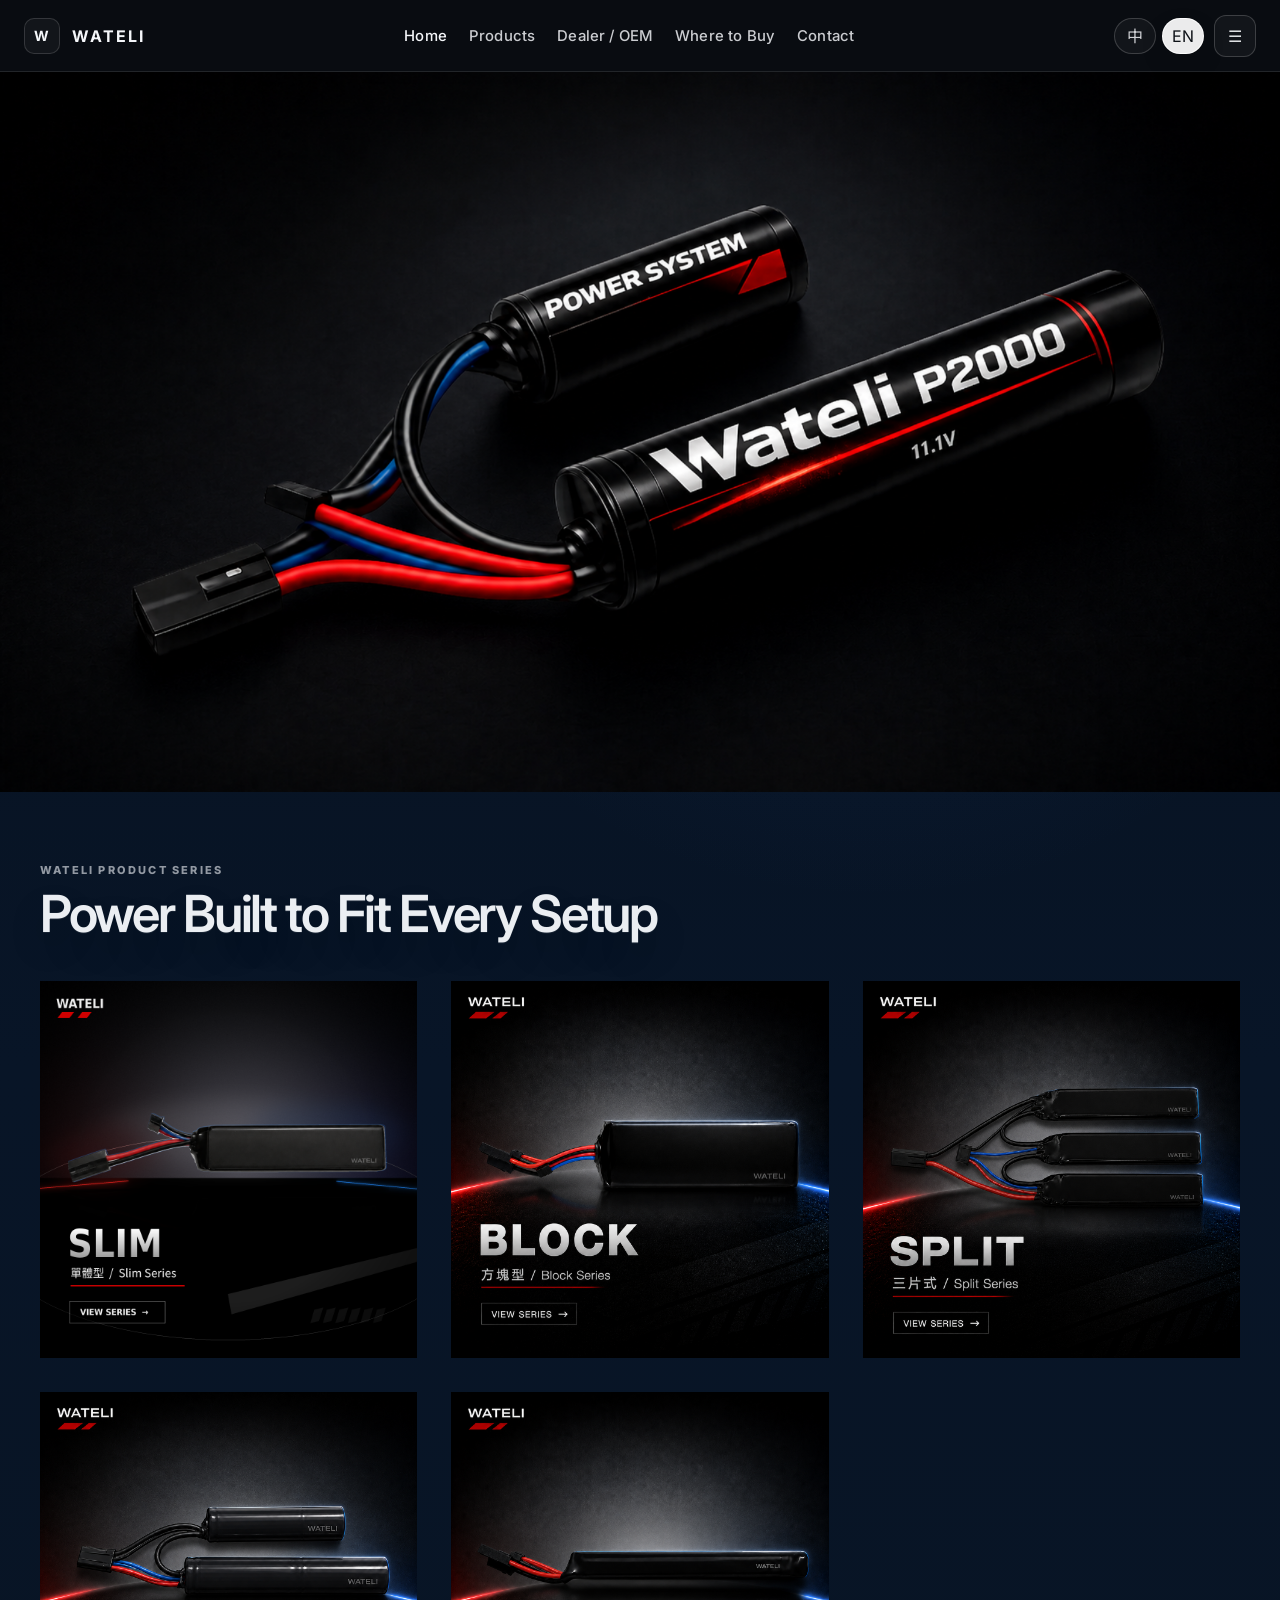
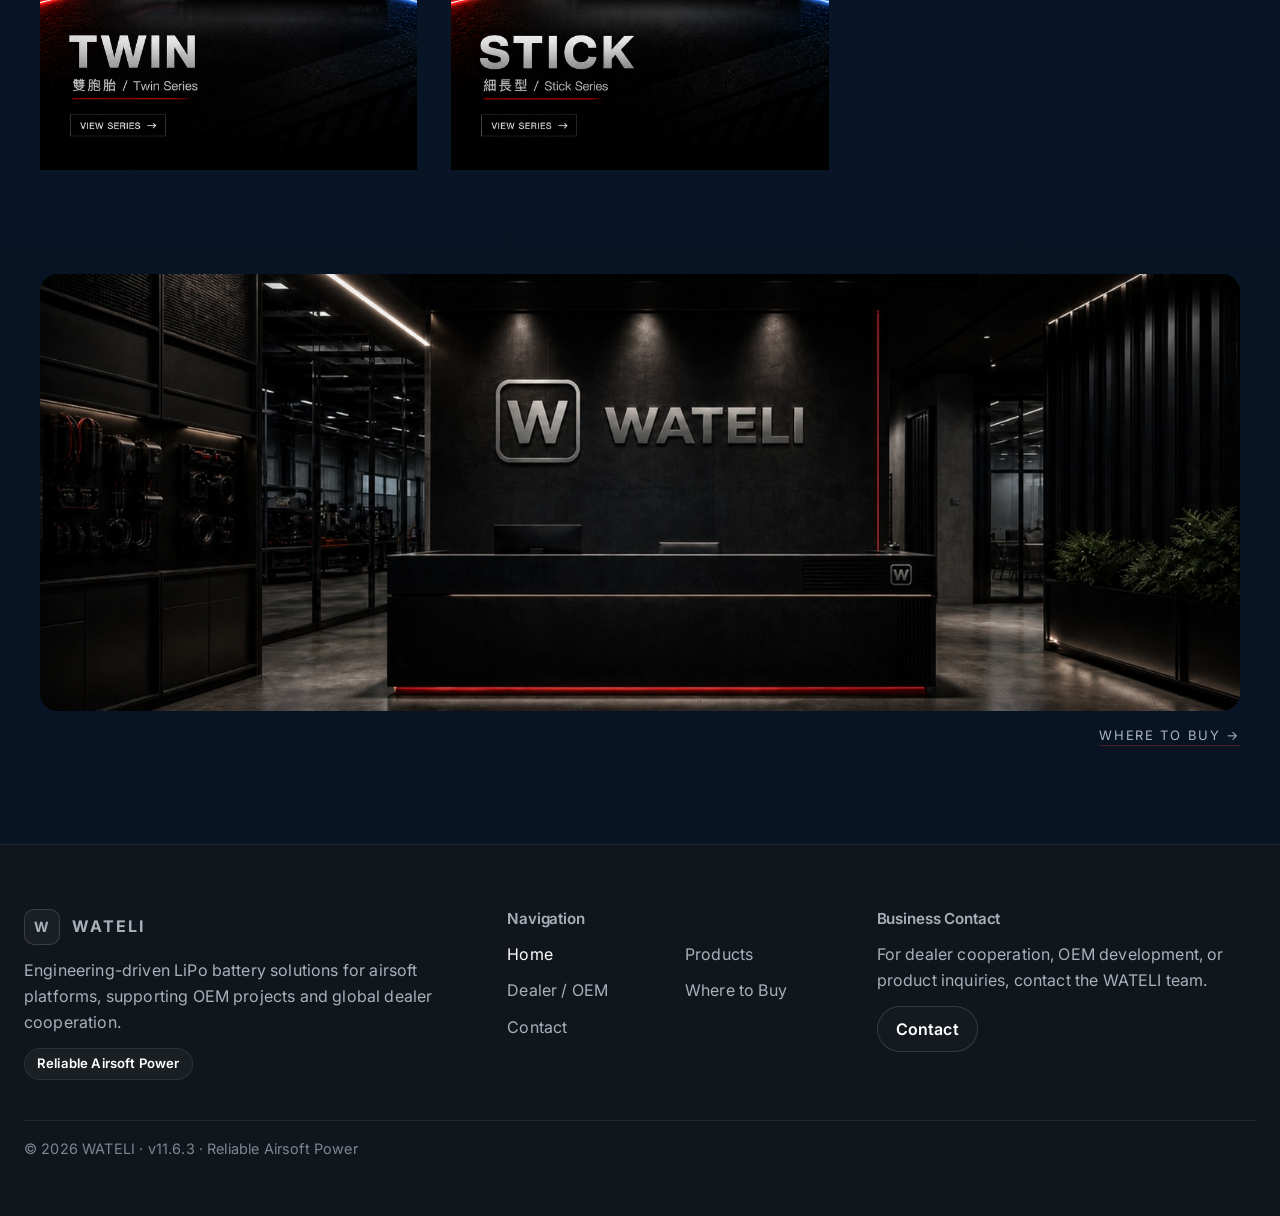
==== commit efabcfdd: "Update to R22J-B home mobile swipe stability" ====
--- a/index.html
+++ b/index.html
@@ -48,19 +48,19 @@
 
         <div class="home-product-series__grid" aria-label="WATELI 產品系列入口" data-i18n-attr="aria-label:home_v110_series_grid_aria">
           <a class="home-product-series__card" href="products-slim.html" aria-label="SLIM Li-Po 電池產品系列" data-i18n-attr="aria-label:home_v110_series_slim_aria">
-            <div class="home-product-series__image-wrap"><img class="home-product-series__image" src="assets/images/products/entry-optimized/entry-slim-1024.webp" alt="SLIM Li-Po 電池" data-i18n-attr="alt:home_v110_series_slim_img_alt"></div>
+            <div class="home-product-series__image-wrap"><img class="home-product-series__image" src="assets/images/products/entry/entry-slim.png" alt="SLIM Li-Po 電池" data-i18n-attr="alt:home_v110_series_slim_img_alt"></div>
           </a>
           <a class="home-product-series__card" href="products-block.html" aria-label="BLOCK Li-Po 電池產品系列" data-i18n-attr="aria-label:home_v110_series_block_aria">
-            <div class="home-product-series__image-wrap"><img class="home-product-series__image" src="assets/images/products/entry-optimized/entry-block-1024.webp" alt="BLOCK Li-Po 電池" data-i18n-attr="alt:home_v110_series_block_img_alt"></div>
+            <div class="home-product-series__image-wrap"><img class="home-product-series__image" src="assets/images/products/entry/entry-block.png" alt="BLOCK Li-Po 電池" data-i18n-attr="alt:home_v110_series_block_img_alt"></div>
           </a>
           <a class="home-product-series__card" href="products-split.html" aria-label="SPLIT Li-Po 電池產品系列" data-i18n-attr="aria-label:home_v110_series_split_aria">
-            <div class="home-product-series__image-wrap"><img class="home-product-series__image" src="assets/images/products/entry-optimized/entry-split-1024.webp" alt="SPLIT Li-Po 電池" data-i18n-attr="alt:home_v110_series_split_img_alt"></div>
+            <div class="home-product-series__image-wrap"><img class="home-product-series__image" src="assets/images/products/entry/entry-split.png" alt="SPLIT Li-Po 電池" data-i18n-attr="alt:home_v110_series_split_img_alt"></div>
           </a>
           <a class="home-product-series__card" href="products-twin.html" aria-label="TWIN Li-Po 電池產品系列" data-i18n-attr="aria-label:home_v110_series_twin_aria">
-            <div class="home-product-series__image-wrap"><img class="home-product-series__image" src="assets/images/products/entry-optimized/entry-twin-1024.webp" alt="TWIN Li-Po 電池" data-i18n-attr="alt:home_v110_series_twin_img_alt"></div>
+            <div class="home-product-series__image-wrap"><img class="home-product-series__image" src="assets/images/products/entry/entry-twin.png" alt="TWIN Li-Po 電池" data-i18n-attr="alt:home_v110_series_twin_img_alt"></div>
           </a>
           <a class="home-product-series__card" href="products-stick.html" aria-label="STICK Li-Po 電池產品系列" data-i18n-attr="aria-label:home_v110_series_stick_aria">
-            <div class="home-product-series__image-wrap"><img class="home-product-series__image" src="assets/images/products/entry-optimized/entry-stick-1024.webp" alt="STICK Li-Po 電池" data-i18n-attr="alt:home_v110_series_stick_img_alt"></div>
+            <div class="home-product-series__image-wrap"><img class="home-product-series__image" src="assets/images/products/entry/entry-stick.png" alt="STICK Li-Po 電池" data-i18n-attr="alt:home_v110_series_stick_img_alt"></div>
           </a>
         </div>
       </div>
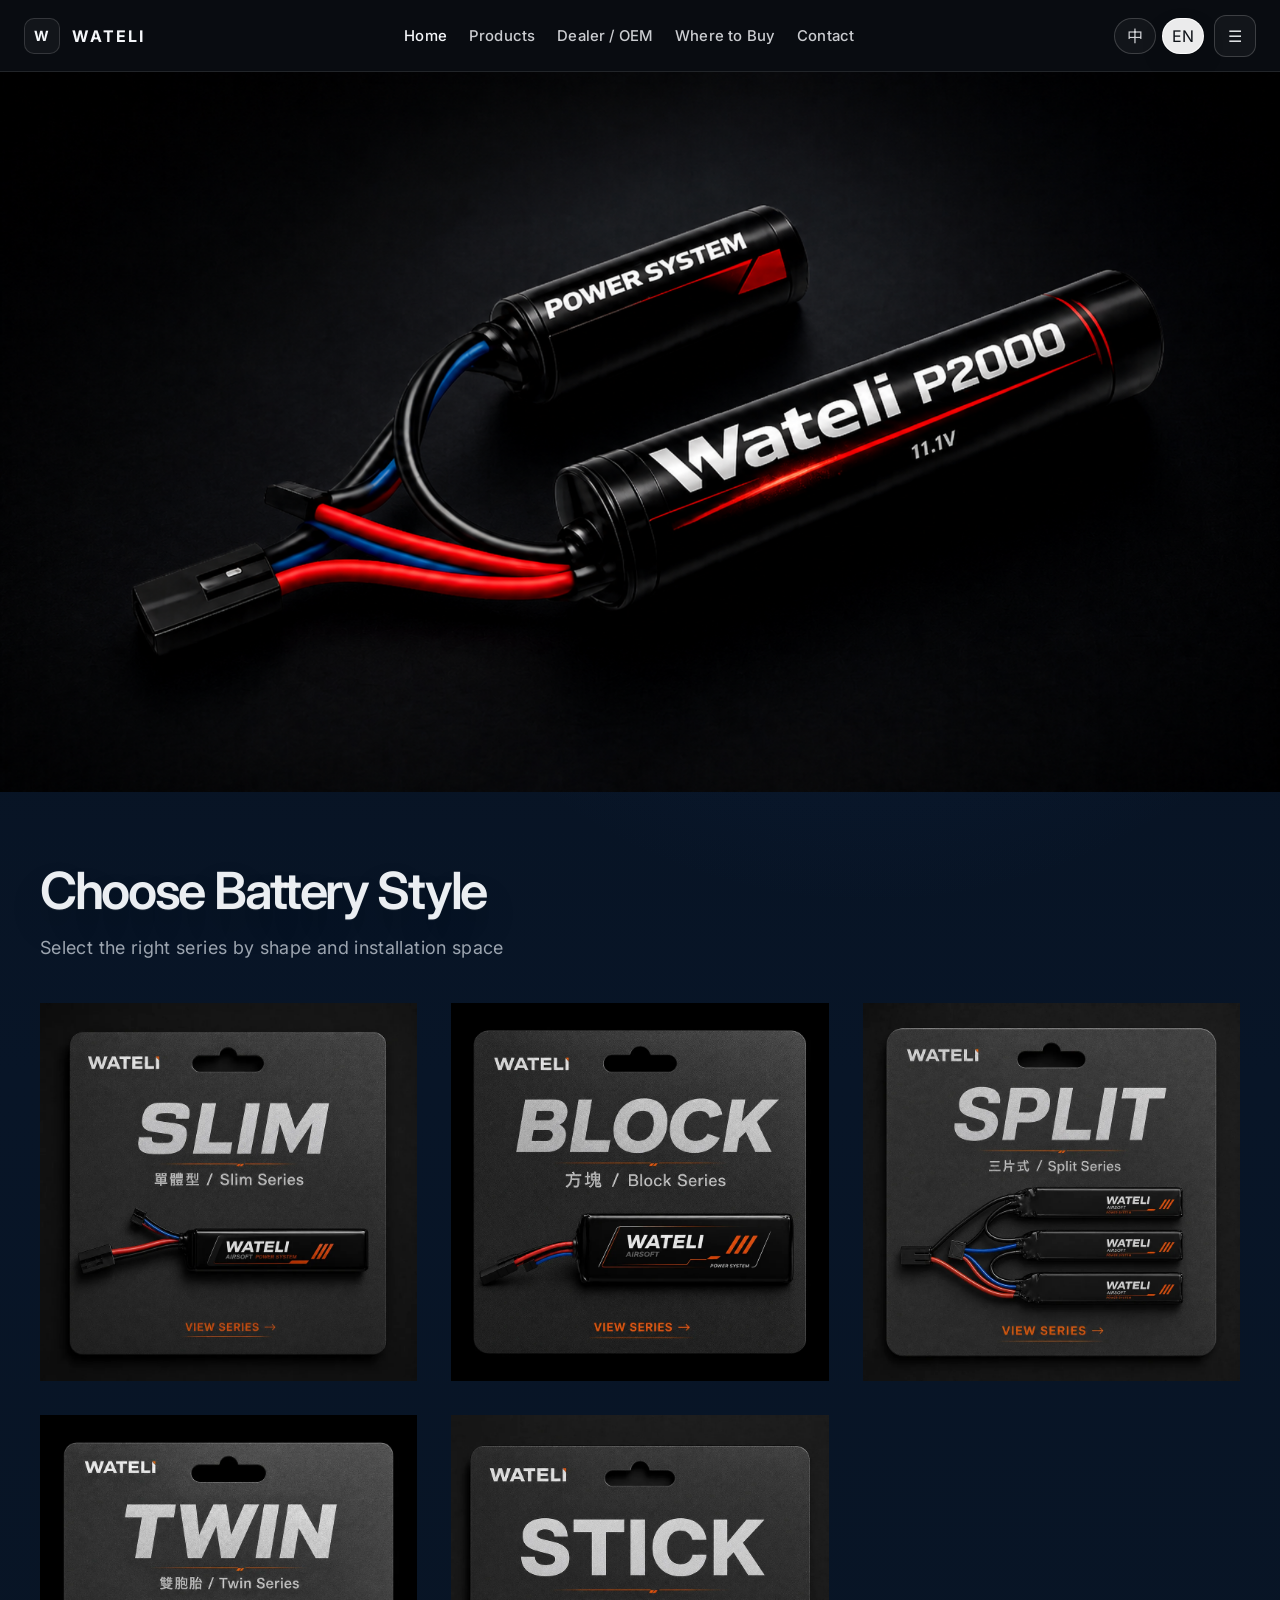
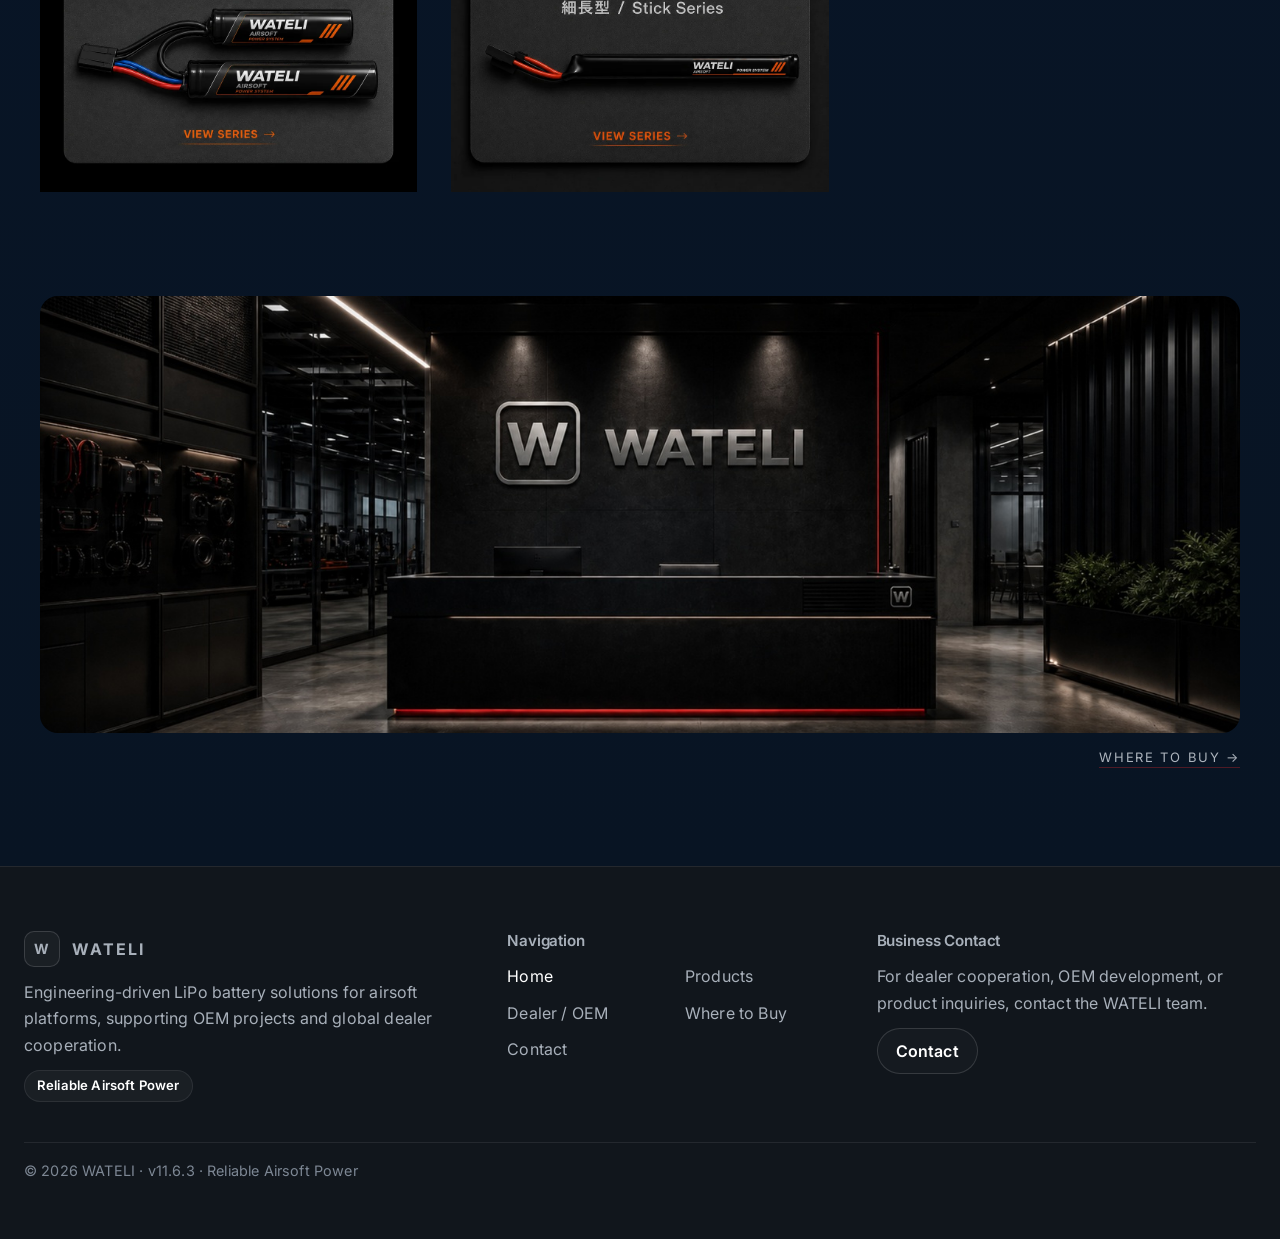
==== commit 981c0202: "UPDATE R22M" ====
--- a/index.html
+++ b/index.html
@@ -42,25 +42,25 @@
     <section class="home-product-series" aria-labelledby="home-product-series-title">
       <div class="home-product-series__container">
         <div class="home-product-series__header">
-          <p class="home-product-series__eyebrow" data-i18n="home_v110_series_eyebrow">WATELI 產品系列</p>
-          <h2 class="home-product-series__title" id="home-product-series-title" data-i18n="home_v110_series_title">為不同配置而生的動力選擇</h2>
+          <h2 class="home-product-series__title" id="home-product-series-title" data-i18n="home_v110_series_title">選擇電池款式</h2>
+          <p class="home-product-series__lead" data-i18n="home_v110_series_eyebrow">依外型與安裝空間選擇適合系列</p>
         </div>
 
         <div class="home-product-series__grid" aria-label="WATELI 產品系列入口" data-i18n-attr="aria-label:home_v110_series_grid_aria">
           <a class="home-product-series__card" href="products-slim.html" aria-label="SLIM Li-Po 電池產品系列" data-i18n-attr="aria-label:home_v110_series_slim_aria">
-            <div class="home-product-series__image-wrap"><img class="home-product-series__image" src="assets/images/products/entry/entry-slim.png" alt="SLIM Li-Po 電池" data-i18n-attr="alt:home_v110_series_slim_img_alt"></div>
+            <div class="home-product-series__image-wrap"><img class="home-product-series__image" src="assets/images/products/entry-optimized/entry-slim-1024.webp" srcset="assets/images/products/entry-optimized/entry-slim-768.webp 768w, assets/images/products/entry-optimized/entry-slim-1024.webp 1024w" sizes="(max-width: 768px) 78vw, 1024px" width="1024" height="1024" alt="SLIM Li-Po 電池" data-i18n-attr="alt:home_v110_series_slim_img_alt" loading="lazy" decoding="async"></div>
           </a>
           <a class="home-product-series__card" href="products-block.html" aria-label="BLOCK Li-Po 電池產品系列" data-i18n-attr="aria-label:home_v110_series_block_aria">
-            <div class="home-product-series__image-wrap"><img class="home-product-series__image" src="assets/images/products/entry/entry-block.png" alt="BLOCK Li-Po 電池" data-i18n-attr="alt:home_v110_series_block_img_alt"></div>
+            <div class="home-product-series__image-wrap"><img class="home-product-series__image" src="assets/images/products/entry-optimized/entry-block-1024.webp" srcset="assets/images/products/entry-optimized/entry-block-768.webp 768w, assets/images/products/entry-optimized/entry-block-1024.webp 1024w" sizes="(max-width: 768px) 78vw, 1024px" width="1024" height="1024" alt="BLOCK Li-Po 電池" data-i18n-attr="alt:home_v110_series_block_img_alt" loading="lazy" decoding="async"></div>
           </a>
           <a class="home-product-series__card" href="products-split.html" aria-label="SPLIT Li-Po 電池產品系列" data-i18n-attr="aria-label:home_v110_series_split_aria">
-            <div class="home-product-series__image-wrap"><img class="home-product-series__image" src="assets/images/products/entry/entry-split.png" alt="SPLIT Li-Po 電池" data-i18n-attr="alt:home_v110_series_split_img_alt"></div>
+            <div class="home-product-series__image-wrap"><img class="home-product-series__image" src="assets/images/products/entry-optimized/entry-split-1024.webp" srcset="assets/images/products/entry-optimized/entry-split-768.webp 768w, assets/images/products/entry-optimized/entry-split-1024.webp 1024w" sizes="(max-width: 768px) 78vw, 1024px" width="1024" height="1024" alt="SPLIT Li-Po 電池" data-i18n-attr="alt:home_v110_series_split_img_alt" loading="lazy" decoding="async"></div>
           </a>
           <a class="home-product-series__card" href="products-twin.html" aria-label="TWIN Li-Po 電池產品系列" data-i18n-attr="aria-label:home_v110_series_twin_aria">
-            <div class="home-product-series__image-wrap"><img class="home-product-series__image" src="assets/images/products/entry/entry-twin.png" alt="TWIN Li-Po 電池" data-i18n-attr="alt:home_v110_series_twin_img_alt"></div>
+            <div class="home-product-series__image-wrap"><img class="home-product-series__image" src="assets/images/products/entry-optimized/entry-twin-1024.webp" srcset="assets/images/products/entry-optimized/entry-twin-768.webp 768w, assets/images/products/entry-optimized/entry-twin-1024.webp 1024w" sizes="(max-width: 768px) 78vw, 1024px" width="1024" height="1024" alt="TWIN Li-Po 電池" data-i18n-attr="alt:home_v110_series_twin_img_alt" loading="lazy" decoding="async"></div>
           </a>
           <a class="home-product-series__card" href="products-stick.html" aria-label="STICK Li-Po 電池產品系列" data-i18n-attr="aria-label:home_v110_series_stick_aria">
-            <div class="home-product-series__image-wrap"><img class="home-product-series__image" src="assets/images/products/entry/entry-stick.png" alt="STICK Li-Po 電池" data-i18n-attr="alt:home_v110_series_stick_img_alt"></div>
+            <div class="home-product-series__image-wrap"><img class="home-product-series__image" src="assets/images/products/entry-optimized/entry-stick-1024.webp" srcset="assets/images/products/entry-optimized/entry-stick-768.webp 768w, assets/images/products/entry-optimized/entry-stick-1024.webp 1024w" sizes="(max-width: 768px) 78vw, 1024px" width="1024" height="1024" alt="STICK Li-Po 電池" data-i18n-attr="alt:home_v110_series_stick_img_alt" loading="lazy" decoding="async"></div>
           </a>
         </div>
       </div>
--- a/assets/css/pages/home-v2.css
+++ b/assets/css/pages/home-v2.css
@@ -517,3 +517,34 @@
     line-height: 1.55;
   }
 }
+
+/* R22M: Mobile Product Series Title Rhythm
+   Scope: homepage mobile Product Series heading/subtitle only.
+   Goal: title behaves as navigation, not HERO; images remain the focus.
+   Does not change product entry images, mobile swipe grid, HERO, W2B, or desktop layout.
+*/
+@media (max-width: 640px) {
+  .page-template--home-v2 .home-product-series {
+    padding-top: 36px;
+  }
+
+  .page-template--home-v2 .home-product-series__header {
+    margin-bottom: 16px;
+  }
+
+  .page-template--home-v2 .home-product-series__title {
+    max-width: none;
+    font-size: clamp(26px, 7.2vw, 30px);
+    line-height: 1.16;
+    letter-spacing: -0.025em;
+    text-shadow: none;
+  }
+
+  .page-template--home-v2 .home-product-series__lead {
+    max-width: 18em;
+    margin-top: 7px;
+    font-size: 14px;
+    line-height: 1.45;
+    color: rgba(214, 221, 229, 0.68);
+  }
+}
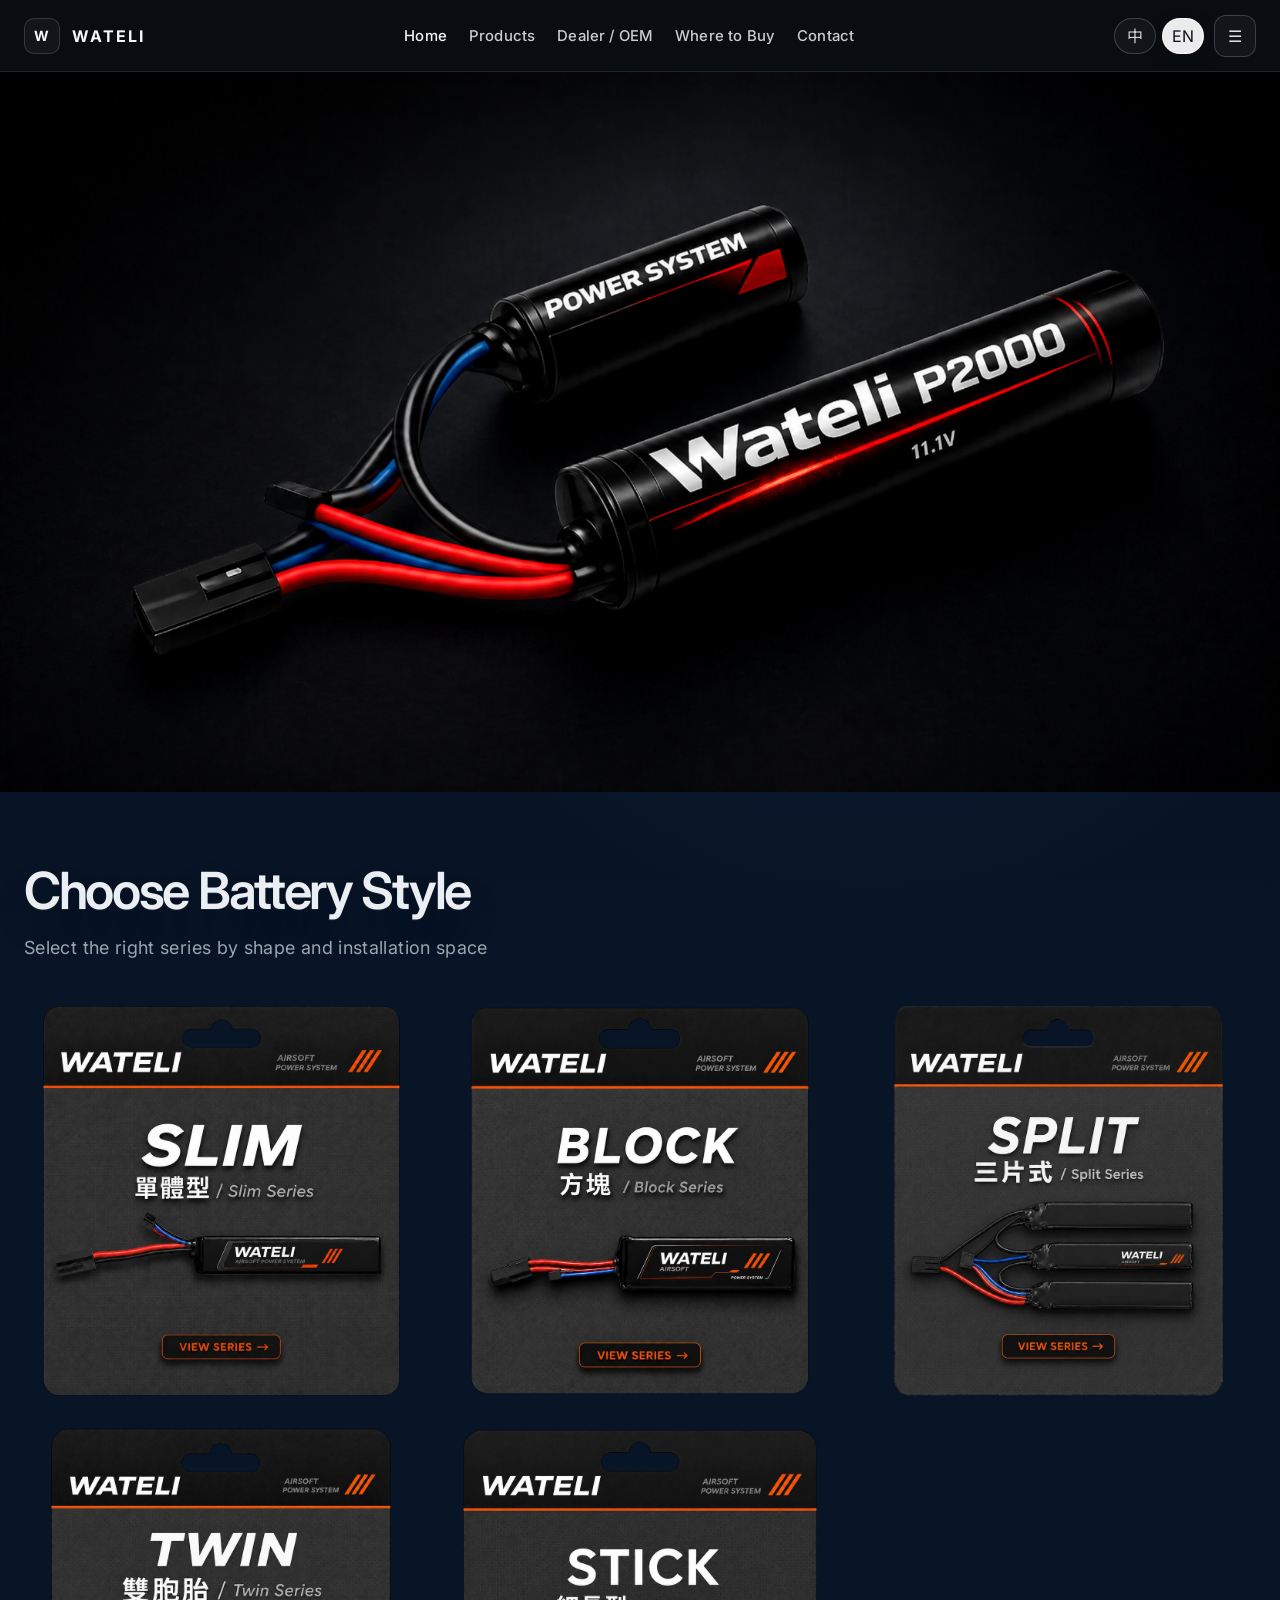
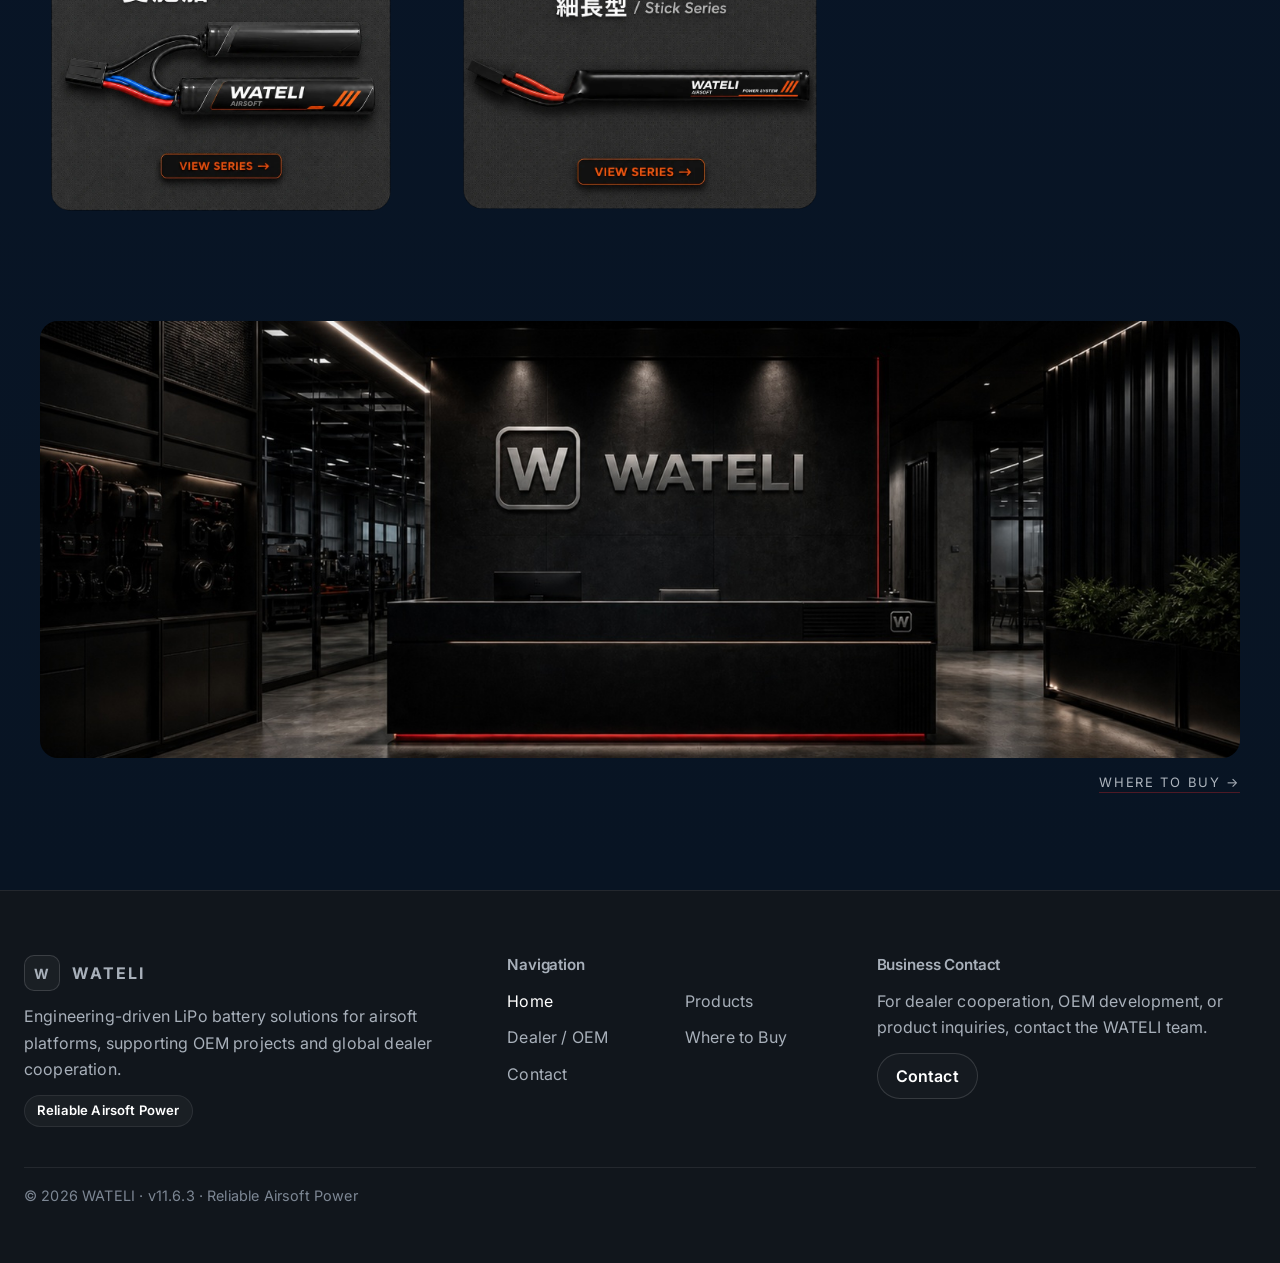
==== commit ce0dedc2: "test: deploy R24I-REWORK1B online candidate Deploy R24I-REWORK1B for GitHub Pages online RUN Static " ====
--- a/index.html
+++ b/index.html
@@ -48,10 +48,10 @@
 
         <div class="home-product-series__grid" aria-label="WATELI 產品系列入口" data-i18n-attr="aria-label:home_v110_series_grid_aria">
           <a class="home-product-series__card" href="products-slim.html" aria-label="SLIM Li-Po 電池產品系列" data-i18n-attr="aria-label:home_v110_series_slim_aria">
-            <div class="home-product-series__image-wrap"><img class="home-product-series__image" src="assets/images/products/entry-optimized/entry-slim-1024.webp" srcset="assets/images/products/entry-optimized/entry-slim-768.webp 768w, assets/images/products/entry-optimized/entry-slim-1024.webp 1024w" sizes="(max-width: 768px) 78vw, 1024px" width="1024" height="1024" alt="SLIM Li-Po 電池" data-i18n-attr="alt:home_v110_series_slim_img_alt" loading="lazy" decoding="async"></div>
+            <div class="home-product-series__image-wrap"><img class="home-product-series__image" src="assets/images/products/entry-optimized/entry-slim-1024.webp" srcset="assets/images/products/entry-optimized/entry-slim-768.webp 768w, assets/images/products/entry-optimized/entry-slim-1024.webp 1024w" sizes="(max-width: 768px) 78vw, 1024px" width="1024" height="1024" alt="SLIM Li-Po 電池" data-i18n-attr="alt:home_v110_series_slim_img_alt" loading="eager" decoding="async"></div>
           </a>
           <a class="home-product-series__card" href="products-block.html" aria-label="BLOCK Li-Po 電池產品系列" data-i18n-attr="aria-label:home_v110_series_block_aria">
-            <div class="home-product-series__image-wrap"><img class="home-product-series__image" src="assets/images/products/entry-optimized/entry-block-1024.webp" srcset="assets/images/products/entry-optimized/entry-block-768.webp 768w, assets/images/products/entry-optimized/entry-block-1024.webp 1024w" sizes="(max-width: 768px) 78vw, 1024px" width="1024" height="1024" alt="BLOCK Li-Po 電池" data-i18n-attr="alt:home_v110_series_block_img_alt" loading="lazy" decoding="async"></div>
+            <div class="home-product-series__image-wrap"><img class="home-product-series__image" src="assets/images/products/entry-optimized/entry-block-1024.webp" srcset="assets/images/products/entry-optimized/entry-block-768.webp 768w, assets/images/products/entry-optimized/entry-block-1024.webp 1024w" sizes="(max-width: 768px) 78vw, 1024px" width="1024" height="1024" alt="BLOCK Li-Po 電池" data-i18n-attr="alt:home_v110_series_block_img_alt" loading="eager" decoding="async"></div>
           </a>
           <a class="home-product-series__card" href="products-split.html" aria-label="SPLIT Li-Po 電池產品系列" data-i18n-attr="aria-label:home_v110_series_split_aria">
             <div class="home-product-series__image-wrap"><img class="home-product-series__image" src="assets/images/products/entry-optimized/entry-split-1024.webp" srcset="assets/images/products/entry-optimized/entry-split-768.webp 768w, assets/images/products/entry-optimized/entry-split-1024.webp 1024w" sizes="(max-width: 768px) 78vw, 1024px" width="1024" height="1024" alt="SPLIT Li-Po 電池" data-i18n-attr="alt:home_v110_series_split_img_alt" loading="lazy" decoding="async"></div>
--- a/assets/css/pages/home-v2.css
+++ b/assets/css/pages/home-v2.css
@@ -518,14 +518,13 @@
   }
 }
 
-/* R22M: Mobile Product Series Title Rhythm
-   Scope: homepage mobile Product Series heading/subtitle only.
-   Goal: title behaves as navigation, not HERO; images remain the focus.
-   Does not change product entry images, mobile swipe grid, HERO, W2B, or desktop layout.
+/* R22M-D: Mobile Product Series title rhythm manifest-lock
+   Scope: mobile product-series title text only.
+   Protected: entry images, grid swipe, image sources, preload and SKU/PDI flows untouched.
 */
 @media (max-width: 640px) {
   .page-template--home-v2 .home-product-series {
-    padding-top: 36px;
+    padding-top: 42px;
   }
 
   .page-template--home-v2 .home-product-series__header {
@@ -534,17 +533,78 @@
 
   .page-template--home-v2 .home-product-series__title {
     max-width: none;
-    font-size: clamp(26px, 7.2vw, 30px);
-    line-height: 1.16;
+    font-size: clamp(26px, 7.4vw, 30px);
+    font-weight: 760;
+    line-height: 1.14;
     letter-spacing: -0.025em;
+    white-space: normal;
     text-shadow: none;
   }
 
   .page-template--home-v2 .home-product-series__lead {
-    max-width: 18em;
     margin-top: 7px;
+    max-width: 22em;
     font-size: 14px;
     line-height: 1.45;
-    color: rgba(214, 221, 229, 0.68);
-  }
-}
+    letter-spacing: 0.01em;
+    color: rgba(214, 221, 229, 0.62);
+  }
+}
+
+/* R24I-REWORK1B: responsive five-series entry display enlargement and stronger mobile next-card hint. */
+@media (min-width: 901px) {
+  .page-template--home-v2 .home-product-series__container {
+    width: min(100% - 48px, 1360px);
+  }
+
+  .page-template--home-v2 .home-product-series__grid {
+    gap: 24px;
+  }
+}
+
+@media (min-width: 641px) and (max-width: 900px) {
+  .page-template--home-v2 .home-product-series__container {
+    width: min(100% - 32px, 1200px);
+  }
+
+  .page-template--home-v2 .home-product-series__grid {
+    gap: 20px;
+  }
+}
+
+@media (max-width: 640px) {
+  .page-template--home-v2 .home-product-series__container {
+    width: 100%;
+  }
+
+  .page-template--home-v2 .home-product-series__grid {
+    display: grid;
+    grid-template-columns: none;
+    grid-auto-flow: column;
+    grid-auto-columns: min(calc(100vw - 64px), 390px);
+    gap: 8px;
+    overflow-x: auto;
+    overflow-y: hidden;
+    padding: 0 8px 8px;
+    scroll-padding-inline: 8px;
+    scroll-snap-type: x mandatory;
+    -webkit-overflow-scrolling: touch;
+    overscroll-behavior-x: contain;
+    scrollbar-width: none;
+    -ms-overflow-style: none;
+  }
+
+  .page-template--home-v2 .home-product-series__grid::-webkit-scrollbar {
+    display: none;
+  }
+
+  .page-template--home-v2 .home-product-series__card {
+    width: 100%;
+    scroll-snap-align: start;
+    scroll-snap-stop: always;
+  }
+
+  .page-template--home-v2 .home-product-series__image-wrap {
+    width: 100%;
+  }
+}
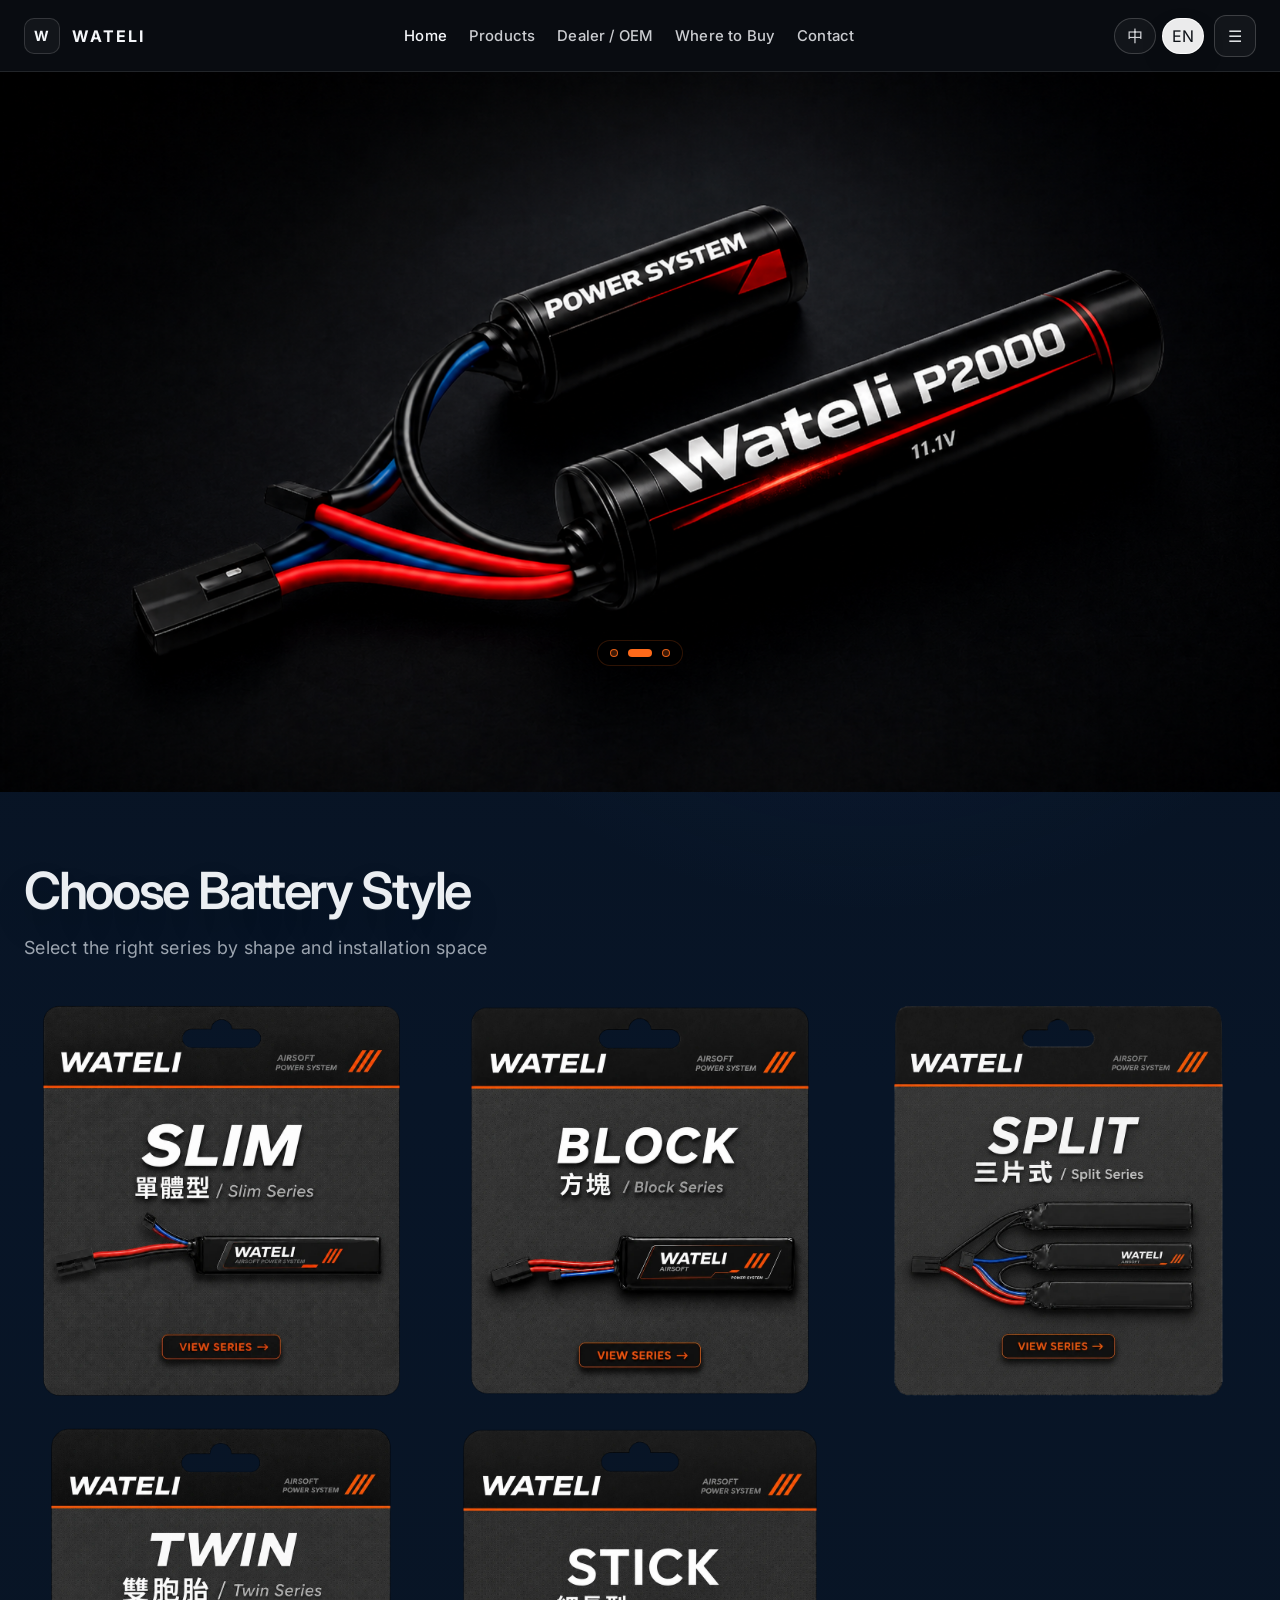
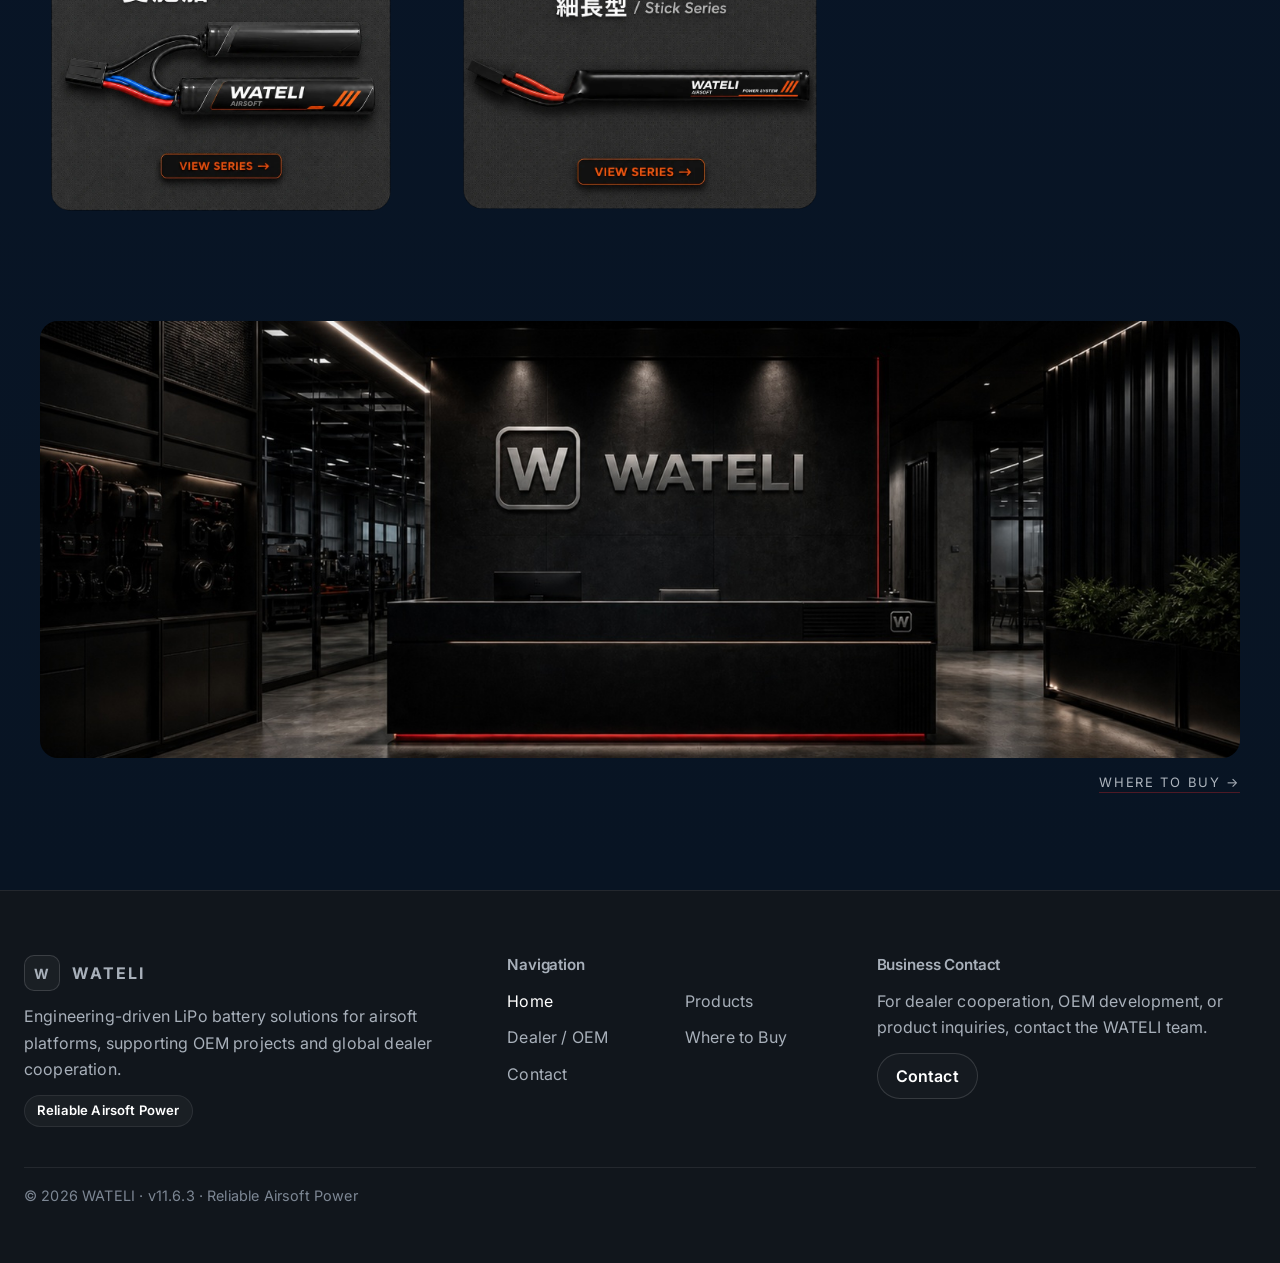
==== commit 32fff60e: "Deploy R24J REWORK2 hero carousel" ====
--- a/index.html
+++ b/index.html
@@ -31,12 +31,33 @@
       <picture class="home-hero__slide home-hero__slide--product">
         <img src="assets/images/content/home/hero-desktop-slide-02.png" alt="">
       </picture>
+      <picture class="home-hero__slide home-hero__slide--family">
+        <source srcset="assets/images/content/home/950-family-hero-desktop-2048x1152.webp" type="image/webp">
+        <img src="assets/images/content/home/950-family-hero-desktop-2048x1152.png" alt="WATELI 950mAh FAMILY SLIM Li-Po Battery Series">
+      </picture>
+      <div class="home-hero__dots" aria-label="WATELI desktop Hero slide navigation">
+        <button class="home-hero__dot is-active" type="button" aria-label="顯示桌機 Hero 第 1 張" aria-current="true" data-home-hero-dot="0"></button>
+        <button class="home-hero__dot" type="button" aria-label="顯示桌機 Hero 第 2 張" aria-current="false" data-home-hero-dot="1"></button>
+        <button class="home-hero__dot" type="button" aria-label="顯示桌機 Hero 第 3 張" aria-current="false" data-home-hero-dot="2"></button>
+      </div>
     </section>
 
-    <section class="home-mobile-hero" aria-label="WATELI 手機首頁主視覺" data-i18n-attr="aria-label:home_v110_mobile_hero_aria">
-      <picture>
-        <img src="assets/images/content/home/hero-mobile-main.png" alt="WATELI Engineering Center 手機首頁主視覺" data-i18n-attr="alt:home_v110_mobile_hero_alt">
-      </picture>
+    <section class="home-mobile-hero" aria-label="WATELI 手機首頁主視覺" data-i18n-attr="aria-label:home_v110_mobile_hero_aria" data-mobile-hero-carousel>
+      <div class="home-mobile-hero__viewport">
+        <div class="home-mobile-hero__track" aria-label="WATELI Mobile Hero Carousel">
+          <picture class="home-mobile-hero__slide is-active" data-mobile-hero-slide>
+            <img src="assets/images/content/home/hero-mobile-main.png" alt="WATELI Engineering Center 手機首頁主視覺" data-i18n-attr="alt:home_v110_mobile_hero_alt" loading="eager" decoding="async">
+          </picture>
+          <picture class="home-mobile-hero__slide" data-mobile-hero-slide>
+            <source srcset="assets/images/content/home/950-family-hero-mobile-1080x1920.webp" type="image/webp">
+            <img src="assets/images/content/home/950-family-hero-mobile-1080x1920.png" alt="WATELI 950mAh FAMILY SLIM Li-Po Battery Series" loading="eager" decoding="async">
+          </picture>
+        </div>
+        <div class="home-mobile-hero__dots" aria-label="WATELI mobile Hero slide navigation">
+          <button class="home-mobile-hero__dot is-active" type="button" aria-label="顯示手機 Hero 第 1 張" aria-current="true" data-mobile-hero-dot="0"></button>
+          <button class="home-mobile-hero__dot" type="button" aria-label="顯示手機 Hero 第 2 張" aria-current="false" data-mobile-hero-dot="1"></button>
+        </div>
+      </div>
     </section>
 
     <section class="home-product-series" aria-labelledby="home-product-series-title">
@@ -92,27 +113,52 @@
       var mq = window.matchMedia('(min-width: 769px)');
       var hero = document.querySelector('.home-desktop-hero');
       if (!hero) return;
+
       var slides = Array.prototype.slice.call(hero.querySelectorAll('.home-hero__slide'));
+      var dots = Array.prototype.slice.call(hero.querySelectorAll('[data-home-hero-dot]'));
       if (slides.length < 2) return;
+
       var i = 0;
+      var timer = null;
+      var interval = 4000;
 
       function show(index) {
+        i = index;
         slides.forEach(function (slide, n) {
           slide.classList.toggle('is-active', n === index);
         });
+
+        dots.forEach(function (dot, n) {
+          var active = n === index;
+          dot.classList.toggle('is-active', active);
+          dot.setAttribute('aria-current', active ? 'true' : 'false');
+        });
       }
 
+      function start() {
+        if (timer) {
+          window.clearInterval(timer);
+        }
+
+        timer = window.setInterval(function () {
+          if (!mq.matches) {
+            show(0);
+            return;
+          }
+
+          show((i + 1) % slides.length);
+        }, interval);
+      }
+
+      dots.forEach(function (dot, index) {
+        dot.addEventListener('click', function () {
+          show(index);
+          start();
+        });
+      });
+
       show(0);
-
-      setInterval(function () {
-        if (!mq.matches) {
-          show(0);
-          i = 0;
-          return;
-        }
-        i = (i + 1) % slides.length;
-        show(i);
-      }, 4500);
+      start();
     })();
   </script>
 </body>
--- a/assets/css/pages/home-v2.css
+++ b/assets/css/pages/home-v2.css
@@ -608,3 +608,148 @@
     width: 100%;
   }
 }
+
+/* R24J-REWORK2: corrected 16:9 / 9:16 950 FAMILY Hero carousel integration.
+   Scope: desktop Hero family slide/dots and mobile Hero carousel/dots only.
+   Images are approved assets copied without redesign, crop, resize, or recompression.
+*/
+@media (min-width: 769px) {
+  .page-template--home-v2 .home-desktop-hero .home-hero__slide--family {
+    background: #000;
+  }
+
+  .page-template--home-v2 .home-desktop-hero .home-hero__slide--family img {
+    object-fit: contain;
+    object-position: center center;
+  }
+
+  .page-template--home-v2 .home-desktop-hero .home-hero__dots {
+    position: absolute;
+    left: 50%;
+    bottom: clamp(120px, 14vh, 156px);
+    z-index: 6;
+    display: flex;
+    align-items: center;
+    justify-content: center;
+    gap: 10px;
+    transform: translateX(-50%);
+    padding: 8px 12px;
+    border: 1px solid rgba(255, 106, 26, 0.18);
+    border-radius: 999px;
+    background: rgba(0, 0, 0, 0.28);
+    backdrop-filter: blur(6px);
+  }
+
+  .page-template--home-v2 .home-desktop-hero .home-hero__dot {
+    width: 8px;
+    height: 8px;
+    padding: 0;
+    border: 1px solid rgba(255, 106, 26, 0.88);
+    border-radius: 999px;
+    background: rgba(255, 106, 26, 0.24);
+    cursor: pointer;
+    transition: width 160ms ease, background-color 160ms ease, opacity 160ms ease;
+  }
+
+  .page-template--home-v2 .home-desktop-hero .home-hero__dot.is-active,
+  .page-template--home-v2 .home-desktop-hero .home-hero__dot[aria-current="true"] {
+    width: 24px;
+    background: #ff6a1a;
+  }
+
+  .page-template--home-v2 .home-desktop-hero .home-hero__dot:focus-visible {
+    outline: 2px solid rgba(255, 255, 255, 0.82);
+    outline-offset: 4px;
+  }
+}
+
+@media (max-width: 768px) {
+  .page-template--home-v2 .home-mobile-hero {
+    display: block;
+    width: 100%;
+    overflow: hidden;
+    background: #000;
+    line-height: normal;
+  }
+
+  .page-template--home-v2 .home-mobile-hero__viewport {
+    width: 100%;
+    overflow: hidden;
+    background: #000;
+  }
+
+  .page-template--home-v2 .home-mobile-hero__track {
+    display: grid;
+    grid-auto-flow: column;
+    grid-auto-columns: 100%;
+    width: 100%;
+    aspect-ratio: 9 / 16;
+    overflow-x: auto;
+    overflow-y: hidden;
+    background: #000;
+    scroll-snap-type: x mandatory;
+    -webkit-overflow-scrolling: touch;
+    overscroll-behavior-x: contain;
+    scrollbar-width: none;
+    -ms-overflow-style: none;
+  }
+
+  .page-template--home-v2 .home-mobile-hero__track::-webkit-scrollbar {
+    display: none;
+  }
+
+  .page-template--home-v2 .home-mobile-hero__slide {
+    display: flex;
+    align-items: center;
+    justify-content: center;
+    width: 100%;
+    min-width: 100%;
+    height: 100%;
+    background: #000;
+    scroll-snap-align: start;
+    scroll-snap-stop: always;
+  }
+
+  .page-template--home-v2 .home-mobile-hero__slide img {
+    display: block;
+    width: 100%;
+    height: 100%;
+    max-width: 100%;
+    max-height: 100%;
+    object-fit: contain;
+    object-position: center center;
+  }
+
+  .page-template--home-v2 .home-mobile-hero__dots {
+    display: flex;
+    align-items: center;
+    justify-content: center;
+    gap: 9px;
+    padding: 10px 0 18px;
+    background: #000;
+    line-height: 1;
+  }
+
+  .page-template--home-v2 .home-mobile-hero__dot {
+    width: 8px;
+    height: 8px;
+    padding: 0;
+    border: 1px solid rgba(255, 106, 26, 0.88);
+    border-radius: 999px;
+    background: rgba(255, 106, 26, 0.24);
+    cursor: pointer;
+    transition: width 160ms ease, background-color 160ms ease, opacity 160ms ease;
+  }
+
+  .page-template--home-v2 .home-mobile-hero__dot.is-active,
+  .page-template--home-v2 .home-mobile-hero__dot[aria-current="true"] {
+    width: 22px;
+    background: #ff6a1a;
+  }
+
+  .page-template--home-v2 .home-mobile-hero__dot:focus-visible {
+    outline: 2px solid rgba(255, 255, 255, 0.82);
+    outline-offset: 4px;
+  }
+}
+
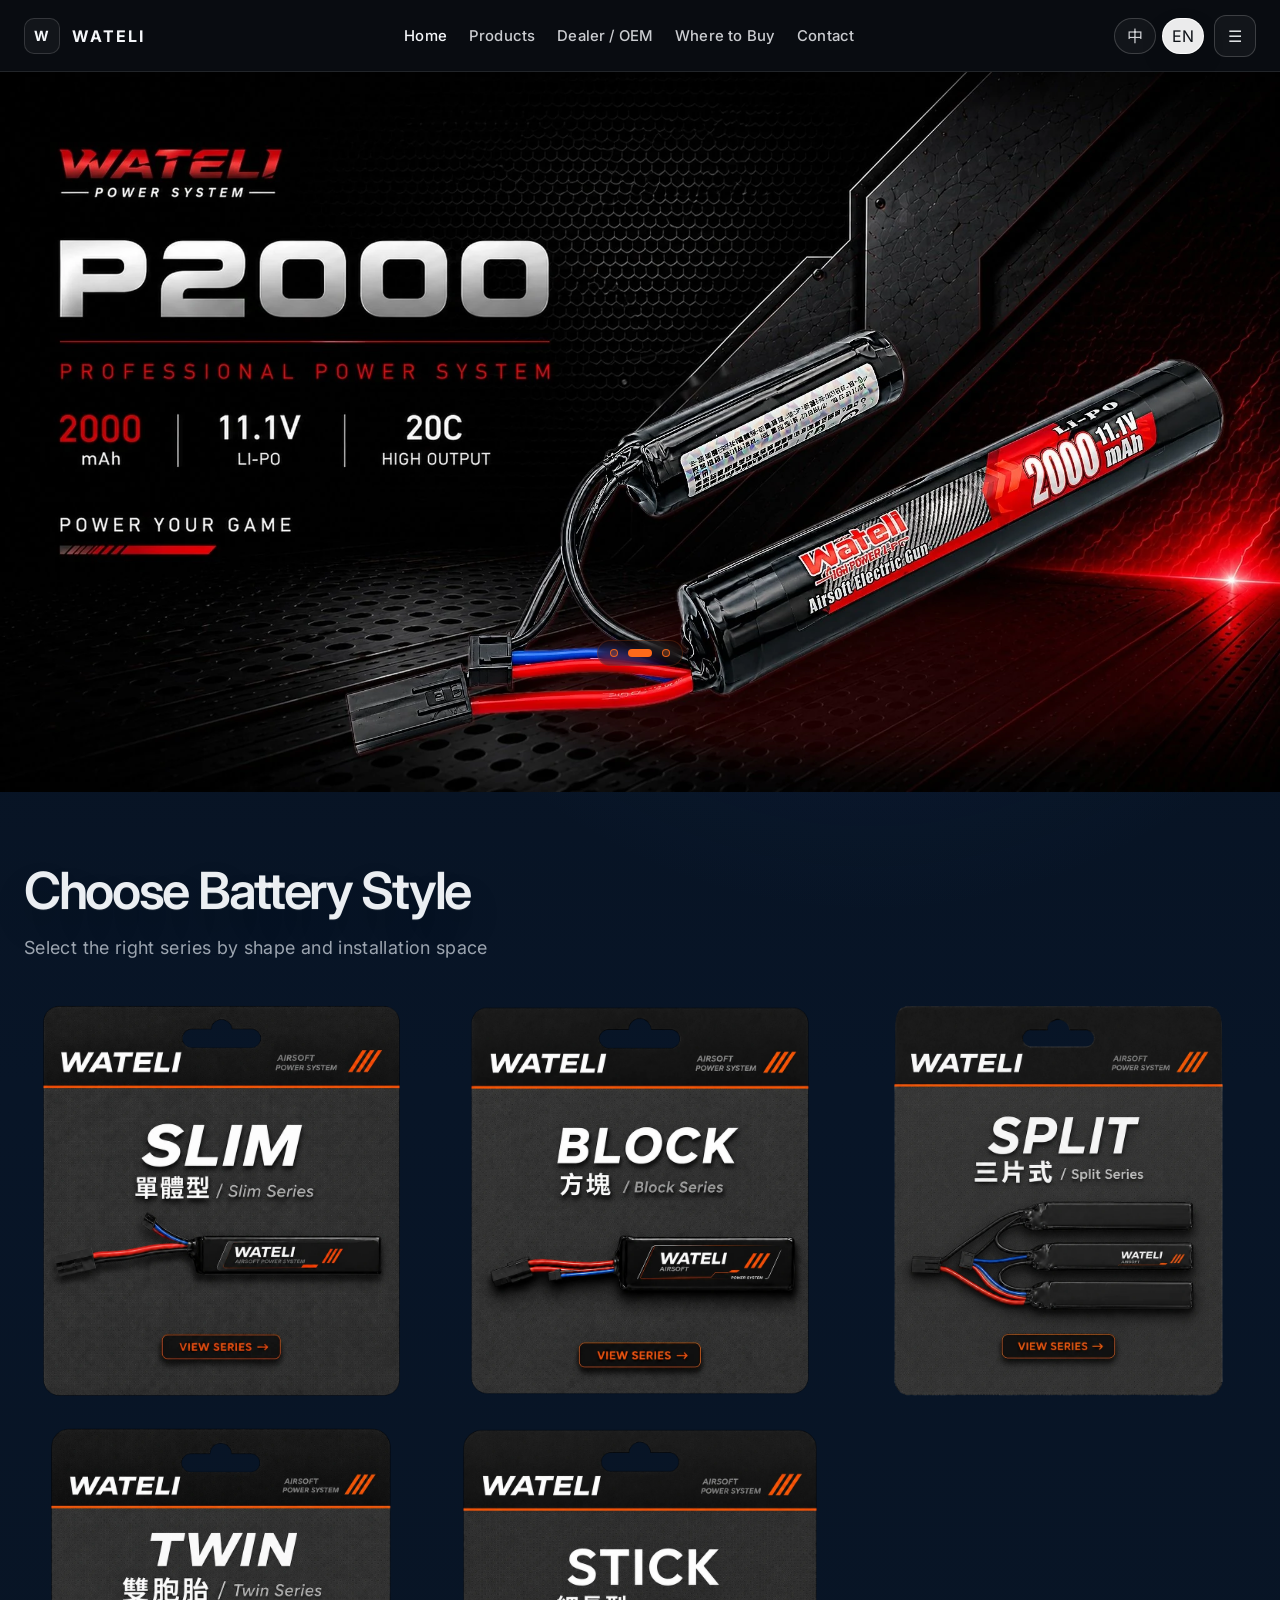
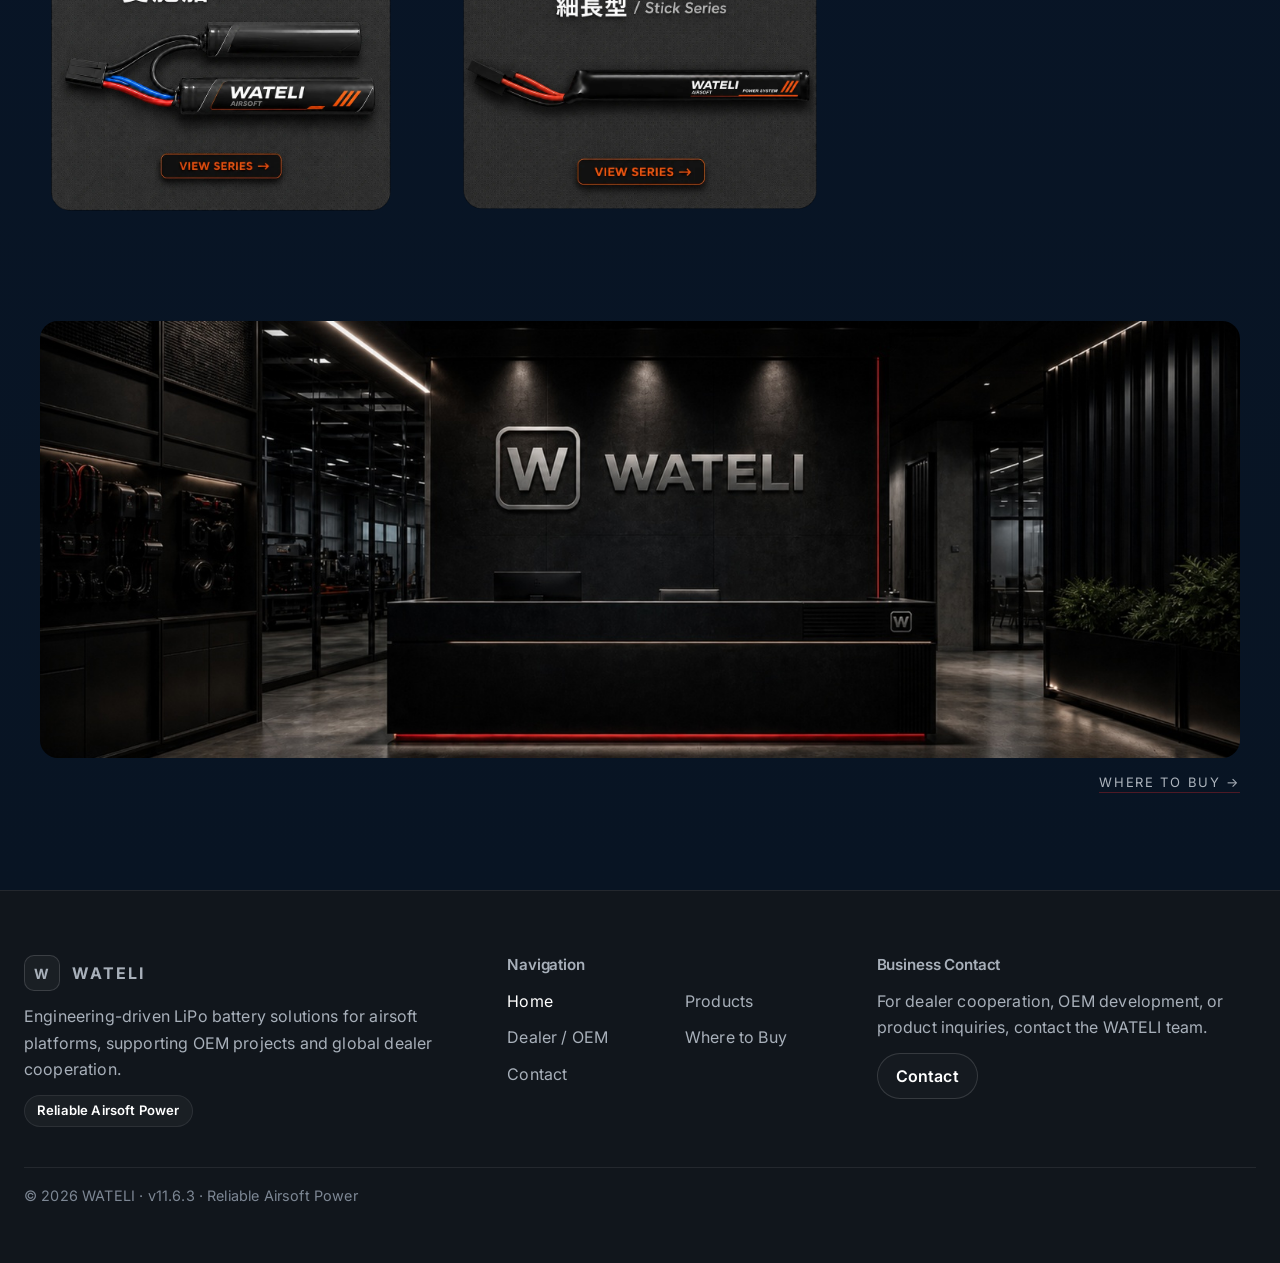
==== commit bac4632e: "R24L Home Hero P2000 Desktop hero slide 2 replaced with P2000. Mobile hero inserted as slide 2. No C" ====
--- a/index.html
+++ b/index.html
@@ -29,7 +29,8 @@
         <img src="assets/images/content/home/hero-desktop-slide-01.jpg" alt="">
       </picture>
       <picture class="home-hero__slide home-hero__slide--product">
-        <img src="assets/images/content/home/hero-desktop-slide-02.png" alt="">
+        <source srcset="assets/images/content/home/p2000-hero-desktop-2048x1152.webp" type="image/webp">
+        <img src="assets/images/content/home/p2000-hero-desktop-2048x1152.png" alt="WATELI P2000 Li-Po Battery Hero" loading="lazy" decoding="async">
       </picture>
       <picture class="home-hero__slide home-hero__slide--family">
         <source srcset="assets/images/content/home/950-family-hero-desktop-2048x1152.webp" type="image/webp">
@@ -49,6 +50,10 @@
             <img src="assets/images/content/home/hero-mobile-main.png" alt="WATELI Engineering Center 手機首頁主視覺" data-i18n-attr="alt:home_v110_mobile_hero_alt" loading="eager" decoding="async">
           </picture>
           <picture class="home-mobile-hero__slide" data-mobile-hero-slide>
+            <source srcset="assets/images/content/home/p2000-hero-mobile-1080x1920.webp" type="image/webp">
+            <img src="assets/images/content/home/p2000-hero-mobile-1080x1920.png" alt="WATELI P2000 Li-Po Battery Hero" loading="lazy" decoding="async">
+          </picture>
+          <picture class="home-mobile-hero__slide" data-mobile-hero-slide>
             <source srcset="assets/images/content/home/950-family-hero-mobile-1080x1920.webp" type="image/webp">
             <img src="assets/images/content/home/950-family-hero-mobile-1080x1920.png" alt="WATELI 950mAh FAMILY SLIM Li-Po Battery Series" loading="eager" decoding="async">
           </picture>
@@ -56,6 +61,7 @@
         <div class="home-mobile-hero__dots" aria-label="WATELI mobile Hero slide navigation">
           <button class="home-mobile-hero__dot is-active" type="button" aria-label="顯示手機 Hero 第 1 張" aria-current="true" data-mobile-hero-dot="0"></button>
           <button class="home-mobile-hero__dot" type="button" aria-label="顯示手機 Hero 第 2 張" aria-current="false" data-mobile-hero-dot="1"></button>
+          <button class="home-mobile-hero__dot" type="button" aria-label="顯示手機 Hero 第 3 張" aria-current="false" data-mobile-hero-dot="2"></button>
         </div>
       </div>
     </section>
